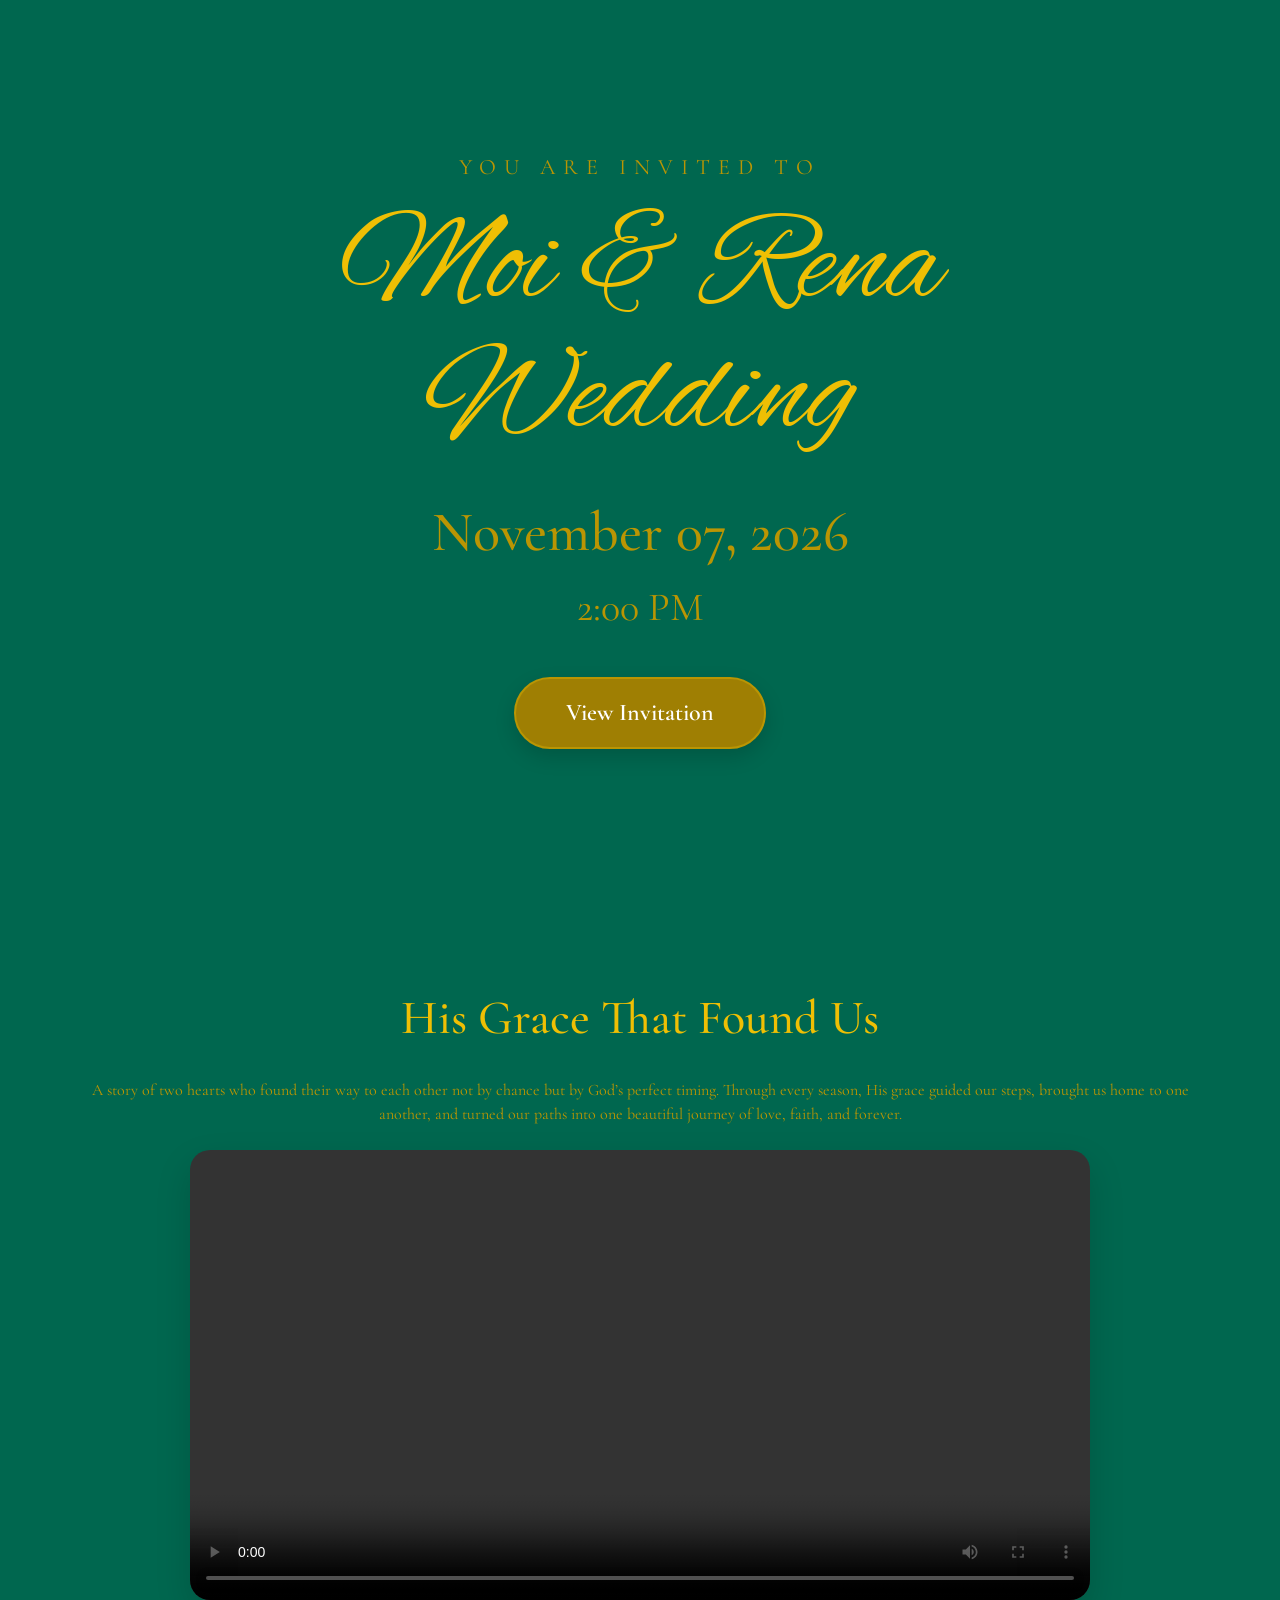
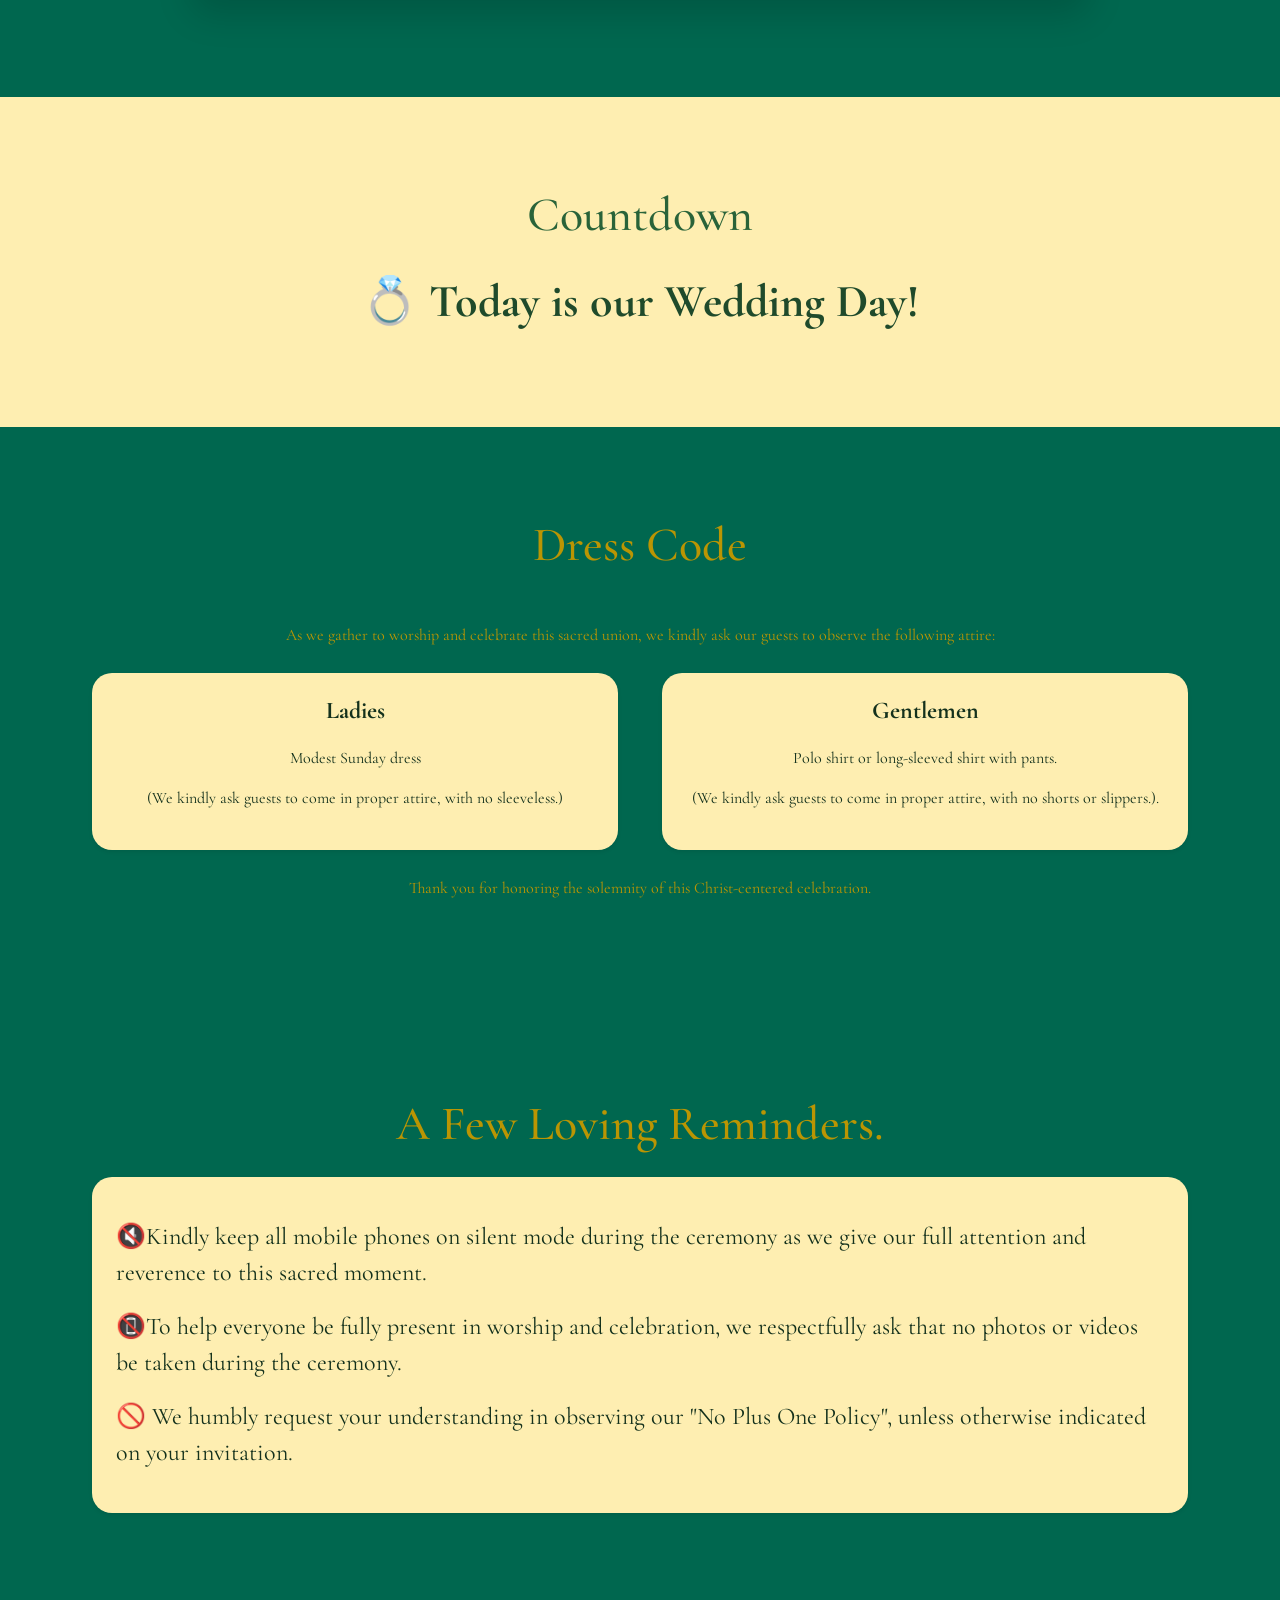
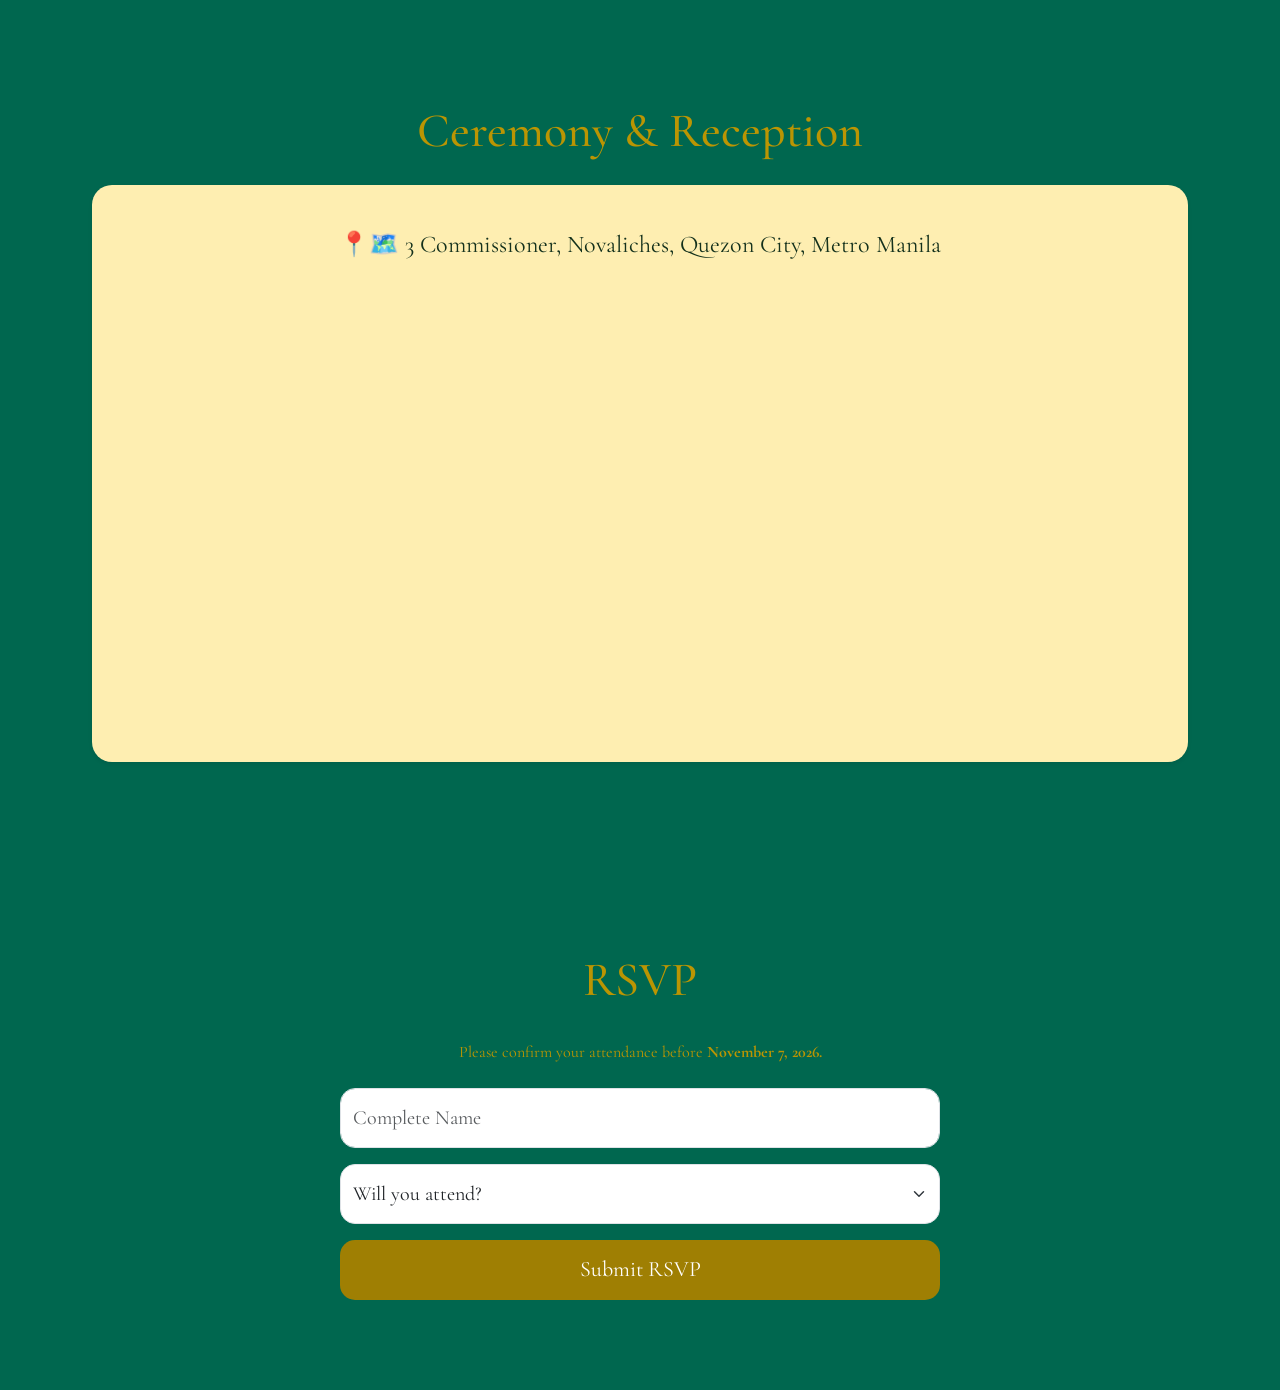
==== RENA-MOI/MOI-RENA/index.html @ bd89d914 "Add files via upload" ====
<!DOCTYPE html>
<html lang="en">


<!-- Mirrored from saeruuhhh.github.io/sarah-jayar-wedding/ by HTTrack Website Copier/3.x [XR&CO'2014], Tue, 04 Aug 2026 06:49:25 GMT -->
<!-- Added by HTTrack --><meta http-equiv="content-type" content="text/html;charset=utf-8" /><!-- /Added by HTTrack -->
<head>
    <meta charset="UTF-8">
    <meta name="viewport" content="width=device-width, initial-scale=1.0">
<link href="https://fonts.googleapis.com/css2?family=Alex+Brush&display=swap" rel="stylesheet">



    <title>Moi & Rena | Wedding</title>

    <!-- Bootstrap -->
    <link href="../../cdn.jsdelivr.net/npm/bootstrap%405.3.3/dist/css/bootstrap.min.css" rel="stylesheet">

    <!-- Google Fonts -->
    <link href="https://fonts.googleapis.com/css2?family=Cormorant+Garamond:wght@400;600&amp;family=Great+Vibes&amp;display=swap" rel="stylesheet">

    <link rel="stylesheet" href="style.css">
</head>

<body>

<!-- ================= HERO ================= -->

<section class="hero">

    <div class="overlay text-center">

        <p class="small-title">
            YOU ARE INVITED TO
        </p>

        <h1 class="couple-name">
            Moi &amp; Rena Wedding
        </h1>

        <h2 class="wedding-date">
            November 07, 2026
        </h2>

        <p class="wedding-time">
            2:00 PM
        </p>

        <button
    type="button"
    class="btn invitation-btn"
    data-bs-toggle="modal"
    data-bs-target="#invitationModal">
    View Invitation
</button>

    </div>

</section>


<!-- ================= INVITATION MODAL ================= -->

<div class="modal fade"
     id="invitationModal"
     tabindex="-1">

    <div class="modal-dialog modal-xl modal-dialog-centered">

        <div class="modal-content">

            <div class="modal-header">

                <h5 class="modal-title">
                    Our Wedding Invitation
                </h5>

                <button
                    type="button"
                    class="btn-close"
                    data-bs-dismiss="modal">
                </button>

            </div>

            <div class="modal-body text-center">

                <img src="images/2.jpg"
                     class="img-fluid invitation mb-4"
                     alt="Invitation Front">
                     <img src="images/3.jpg"
                     class="img-fluid invitation mb-4"
                     alt="Invitation Front">
                      <img src="images/4.jpg"
                     class="img-fluid invitation mb-4"
                     alt="Invitation Front">
                      <img src="images/5.jpg"
                     class="img-fluid invitation mb-4"
                     alt="Invitation Front">
                      <img src="images/6.jpg"
                     class="img-fluid invitation mb-4"
                     alt="Invitation Front">

                <img src="images/7.jpg?v=3"
                     class="img-fluid invitation"
                     alt="Invitation Back">

            </div>

        </div>

    </div>

</div>

<!-- ================= PRENUP VIDEO ================= -->

<section class="section">

    <div class="container text-center">

        <h2 class="section-title" style="color:#EFBF04;">
            His Grace That Found Us

        </h2>

        <p class="mb-4">
           A story of two hearts who found their way to each other not by chance but by God’s perfect timing. Through every season, His grace guided our steps, brought us home to one another, and turned our paths into one beautiful journey of love, faith, and forever.
        </p>

        <video
            class="prenup-video"
            controls
            preload="metadata">

            <source src="videos/prenup.mp4" type="video/mp4">

            Your browser does not support the video tag.

        </video>

    </div>

</section>
    
<!-- ================= COUNTDOWN ================= -->

<section class="section countdown-section">

    <div class="container text-center">

        <h2 style="color: #296339;">Countdown</h2>

        <h3 id="countdown"></h3>

    </div>

</section>


<!-- ================= DRESS CODE ================= -->

<section class="section">

<div class="container">

<h2 class="text-center mb-5">Dress Code </h2>
<center>
<p> As we gather to worship and celebrate this sacred union, we kindly ask our guests to observe the following attire:</p>   
</center>
<div class="row">

<div class="col-md-6">

<div class="card p-4 shadow-sm" style="color:#14311C;">

<h4><b>Ladies</b></h4>

<p> Modest Sunday dress </p>
<p> (We kindly ask guests to come in proper attire, with no sleeveless.)</p>

</div>

</div>

<div class="col-md-6">

<div class="card p-4 shadow-sm" style="color:#14311C;" >

<h4><b>Gentlemen</b></h4>

<p>Polo shirt or long-sleeved shirt with pants. </p>
<p>(We kindly ask guests to come in proper attire, with no shorts or slippers.).</p>

</div>

</div>

</div>

</div>
<p></p>
<p></p>
<center>
<p>Thank you for honoring the solemnity of this Christ-centered celebration.</p></center>
</section>



<!-- ================= REMINDERS ================= -->

<section class="section reminder">

<div class="container">

<h2 class="text-center mb-4">
A Few Loving Reminders. 
</h2>

<div class="card p-4 shadow-sm" style="color:#14311C;">

<ul class="mb-0">
<ul style="text-align: left;">
<li>🔇Kindly keep all mobile phones on silent mode during the ceremony as we give our full attention and reverence to this sacred moment.</li>

<li>📵To help everyone be fully present in worship and celebration, we respectfully ask that no photos or videos be taken during the ceremony.</li>

<li>🚫 We humbly request your understanding in observing our "No Plus One Policy", unless otherwise indicated on your invitation.
</li>
</ul>

</ul>

</div>

</div>

</section>
<section class="section reminder">

<div class="container">

<h2 class="text-center mb-4">
Ceremony & Reception
</h2>

<div class="card p-4 shadow-sm">

<ul class="mb-0">

<li style="color:#14311C;">📍🗺️ 3 Commissioner, Novaliches, Quezon City, Metro Manila</li>
<div class="map-container">
<iframe src="https://www.google.com/maps/embed?pb=!3m2!1sen!2sph!4v1785830007660!5m2!1sen!2sph!6m8!1m7!1sxwkU7sv9VZz-eMylF67Oyg!2m2!1d14.70966748523038!2d121.0381912465574!3f116.34793442747929!4f-34.24836597520955!5f0.7820865974627469" width="600" height="450" style="border:0;" allowfullscreen="" loading="lazy" referrerpolicy="strict-origin-when-cross-origin"></iframe>
<div class="map-container">
    <style>
  .map-container {
    width: 100%;
    max-width: 800px; /* Optional: Sets a maximum width for large screens */
    margin: 0 auto;   /* Optional: Centers the map on the page */
  }

  .map-container iframe {
    width: 100%;
    aspect-ratio: 16 / 9; /* Automatically calculates height based on width */
    border: 0;
  }
</style>
</ul>

</div>

</div>

</section>



<!-- ================= RSVP ================= -->

<section id="rsvp" class="section">

    <div class="container">

        <h2 class="text-center">
            RSVP
        </h2>

        <p class="text-center mb-4">
          Please confirm your attendance before 
            <strong>November 7, 2026.</strong>
        </p>

        <form
            id="rsvpForm"
            action="https://docs.google.com/forms/u/0/d/e/1FAIpQLScNwxRVZ9oNA1aKVEEjHhE_tfOoUlTtO_cZ6wUzYLbgiR9Yaw/formResponse"
            method="POST"
            target="rsvpSubmissionFrame">

            <input
                type="text"
                id="guestName"
                name="entry.1512136893"
                class="form-control mb-3"
                placeholder="Complete Name"
                autocomplete="name"
                required>

            <select
                id="attendance"
                name="entry.226706584"
                class="form-select mb-3"
                required>

                <option value="" selected disabled>
                    Will you attend?
                </option>

                <option value="Joyfully Accepts">
                    Joyfully Accepts
                </option>

                <option value="Regretfully Declines">
                    Regretfully Declines
                </option>

            </select>

            <button
                type="submit"
                id="rsvpSubmitButton"
                class="btn btn-success w-100">

                Submit RSVP

            </button>

        </form>

        <!-- Google Forms submits inside this hidden frame. -->
        <iframe
            id="rsvpSubmissionFrame"
            name="rsvpSubmissionFrame"
            title="RSVP submission"
            style="display:none;">
        </iframe>

        <div
            id="successMessage"
            class="alert alert-success mt-4 text-center"
            role="status"
            aria-live="polite"
            style="display:none; background: #FEEEB1; color:#14311C;">

            <h5>Thank you for your response! 
We look forward to celebrating our special day with you as we rejoice in God's faithfulness. God bless!</h5>

            <p class="mb-0">
                We have received your RSVP.<br>
                We look forward to celebrating our special day with you!
            </p>

        </div>

    </div>

</section>


<!-- Bootstrap JS -->
<script src="../../cdn.jsdelivr.net/npm/bootstrap%405.3.3/dist/js/bootstrap.bundle.min.js"></script>

<script src="scriptae52.js?v=5"></script>

</body>


<!-- Mirrored from saeruuhhh.github.io/sarah-jayar-wedding/ by HTTrack Website Copier/3.x [XR&CO'2014], Tue, 04 Aug 2026 06:49:28 GMT -->
</html>
---- RENA-MOI/MOI-RENA/style.css ----
/* ===========================
   GENERAL
=========================== */

body{
    margin:0;
    padding:0;
    background:#00674F;
    color:#BA9503;
    font-family:'Cormorant Garamond', serif;
}

.section{
    padding:90px 20px;
}

h2{
    font-size:48px;
    margin-bottom:30px;
}


/* ===========================
   HERO
=========================== */

.hero{
    min-height:100vh;
    display:flex;
    justify-content:center;
    align-items:center;
    text-align:center;
    background:#00674F;
}

.overlay{
    width:100%;
    max-width:1000px;
    padding:20px;
}

.small-title{
    letter-spacing:8px;
    font-size:22px;
    color:#BA9503;
    margin-bottom:20px;
}

.couple-name{
    font-family:'Alex Brush', cursive;
    font-size:130px;
    color:#EFBF04;
    line-height:1;
    margin-bottom:35px;
}

.wedding-date{
    font-size:56px;
    margin-bottom:10px;
}

.wedding-time{
    font-size:40px;
    margin-bottom:40px;
}

.invitation-btn{
    display:inline-block !important;
    background-color:#9F7F03 !important;
    color:#ffffff !important;
    border:2px solid #BA9503 !important;
    padding:16px 50px !important;
    border-radius:50px !important;
    font-size:24px;
    font-weight:600;
    text-decoration:none !important;
    cursor:pointer;
    transition:all .3s ease;
    box-shadow:0 8px 20px rgba(0,0,0,.15);
}

.invitation-btn:hover{
    background-color:#9F7F03 !important;
    border-color:#9F7F03 !important;
    color:#ffffff !important;
    transform:translateY(-3px);
}


/* ===========================
   COUNTDOWN
=========================== */

.countdown-section{

    background:#FEEEB1;

}

#countdown{

    font-size:46px;

    color:#1F4A2B;

    font-weight:bold;

}


/* ===========================
   CARDS
=========================== */

.card{

    border:none;
margin: 10px;
    border-radius:20px;
    padding:30px;

    text-align:center;

    background:#FEEEB1;

    box-shadow:0 10px 25px rgba(0,0,0,.08);

}

.card h4{

    margin-bottom:20px;

}


/* ===========================
   REMINDER
=========================== */

.reminder ul{

    list-style:none;

    padding:0;

}

.reminder li{

    margin:18px 0;

    font-size:24px;

}


/* ===========================
   RSVP
=========================== */

form{

    max-width:600px;

    margin:auto;

}

.form-control,
.form-select{

    height:60px;

    font-size:20px;

    border-radius:15px;

}

.btn-success{

    background:#9F7F03;

    border:none;

    border-radius:15px;

    height:60px;

    font-size:22px;

}

.btn-success:hover{

    background:#55614f;

}


/* ===========================
   INVITATION IMAGES
=========================== */

.invitation{

    width:100%;

    max-width:700px;

    border-radius:20px;

    box-shadow:0 12px 30px rgba(0,0,0,.12);

}


/* ===========================
   MOBILE
=========================== */

@media(max-width:768px){

.small-title{

    font-size:18px;

    letter-spacing:5px;

}

.couple-name{

    font-size:78px;

}

.wedding-date{

    font-size:36px;

}

.wedding-time{

    font-size:28px;

}

.invitation-btn{

    width:260px;

    font-size:24px;

}

#countdown{

    font-size:34px;

}

.reminder li{

    font-size:20px;

}

h2{

    font-size:38px;

}

}
/* ==========================
   PRENUP VIDEO
========================== */

.prenup-video{

    width:100%;
    max-width:900px;

    border-radius:20px;

    box-shadow:0 15px 35px rgba(0,0,0,.15);

    overflow:hidden;

}
.album .responsive-container-block {
  min-height: 75px;
  height: fit-content;
  width: 100%;
  padding-top: 10px;
  padding-right: 10px;
  padding-bottom: 10px;
  padding-left: 10px;
  display: flex;
  flex-wrap: wrap;
  margin-top: 0px;
  margin-right: auto;
  margin-bottom: 0px;
  margin-left: auto;
  justify-content: flex-start;
}

.album .responsive-container-block.bg {
  max-width: 1320px;
  margin: 0 0 0 0;
  justify-content: space-between;
}

.album .img {
  width: 100%;
  margin: 0 0 20px 0;
}

.album #i9rb {
  color: black;
}

.album #ir6i {
  color: black;
}

.album #ikz3b {
  color: black;
}

.album .responsive-container-block.img-cont {
  flex-direction: column;
  max-width: 33.3%;
  min-height: auto;
  margin: 0 0 0 0;
  height: 100%;
}

.album #ipix {
  color: black;
}

.album #ipzoh {
  color: black;
}

.album #ig5q8 {
  color: black;
}

.album #imtzl {
  color: black;
}

.album #i53es {
  color: black;
}

.album .img.img-big {
  height: 50%;
  margin: 0 0 16px 0;
}

@media (max-width: 1024px) {
  .album .img {
    margin: 0 0 18px 0;
  }
}

@media (max-width: 768px) {
  .album .img {
    max-width: 32.5%;
    margin: 0 0 0 0;
  }

  .album .responsive-container-block.bg {
    flex-direction: column;
  }

  .album .responsive-container-block.img-cont {
    max-width: 100%;
    flex-direction: row;
    justify-content: space-between;
  }

  .album .img.img-big {
    max-width: 49%;
    margin: 0 0 0 0;
  }
}

@media (max-width: 500px) {
  .album .img {
    max-width: 94%;
    margin: 0 0 25px 0;
  }

  .album .responsive-container-block.img-cont {
    flex-direction: column;
    align-items: center;
    padding: 10px 10px 10px 10px;
  }

  .album .img.img-big {
    max-width: 94%;
    margin: 0 0 25px 0;
  }

  .album .img.img-last {
    margin: 0 0 5px 0;
  }
}
@import url('https://fonts.googleapis.com/css2?family=Nunito:wght@200;300;400;600;700;800&amp;display=swap');

*,
*:before,
*:after {
  -moz-box-sizing: border-box;
  -webkit-box-sizing: border-box;
  box-sizing: border-box;
}

body {
  margin: 0;
}

.wk-desk-1 {
  width: 8.333333%;
}

.wk-desk-2 {
  width: 16.666667%;
}

.wk-desk-3 {
  width: 25%;
}

.wk-desk-4 {
  width: 33.333333%;
}

.wk-desk-5 {
  width: 41.666667%;
}

.wk-desk-6 {
  width: 50%;
}

.wk-desk-7 {
  width: 58.333333%;
}

.wk-desk-8 {
  width: 66.666667%;
}

.wk-desk-9 {
  width: 75%;
}

.wk-desk-10 {
  width: 83.333333%;
}

.wk-desk-11 {
  width: 91.666667%;
}

.wk-desk-12 {
  width: 100%;
}

@media (max-width: 1024px) {
  .wk-ipadp-1 {
    width: 8.333333%;
  }

  .wk-ipadp-2 {
    width: 16.666667%;
  }

  .wk-ipadp-3 {
    width: 25%;
  }

  .wk-ipadp-4 {
    width: 33.333333%;
  }

  .wk-ipadp-5 {
    width: 41.666667%;
  }

  .wk-ipadp-6 {
    width: 50%;
  }

  .wk-ipadp-7 {
    width: 58.333333%;
  }

  .wk-ipadp-8 {
    width: 66.666667%;
  }

  .wk-ipadp-9 {
    width: 75%;
  }

  .wk-ipadp-10 {
    width: 83.333333%;
  }

  .wk-ipadp-11 {
    width: 91.666667%;
  }

  .wk-ipadp-12 {
    width: 100%;
  }
}

@media (max-width: 768px) {
  .wk-tab-1 {
    width: 8.333333%;
  }

  .wk-tab-2 {
    width: 16.666667%;
  }

  .wk-tab-3 {
    width: 25%;
  }

  .wk-tab-4 {
    width: 33.333333%;
  }

  .wk-tab-5 {
    width: 41.666667%;
  }

  .wk-tab-6 {
    width: 50%;
  }

  .wk-tab-7 {
    width: 58.333333%;
  }

  .wk-tab-8 {
    width: 66.666667%;
  }

  .wk-tab-9 {
    width: 75%;
  }

  .wk-tab-10 {
    width: 83.333333%;
  }

  .wk-tab-11 {
    width: 91.666667%;
  }

  .wk-tab-12 {
    width: 100%;
  }
}

@media (max-width: 500px) {
  .wk-mobile-1 {
    width: 8.333333%;
  }

  .wk-mobile-2 {
    width: 16.666667%;
  }

  .wk-mobile-3 {
    width: 25%;
  }

  .wk-mobile-4 {
    width: 33.333333%;
  }

  .wk-mobile-5 {
    width: 41.666667%;
  }

  .wk-mobile-6 {
    width: 50%;
  }

  .wk-mobile-7 {
    width: 58.333333%;
  }

  .wk-mobile-8 {
    width: 66.666667%;
  }

  .wk-mobile-9 {
    width: 75%;
  }

  .wk-mobile-10 {
    width: 83.333333%;
  }

  .wk-mobile-11 {
    width: 91.666667%;
  }

  .wk-mobile-12 {
    width: 100%;
  }
}
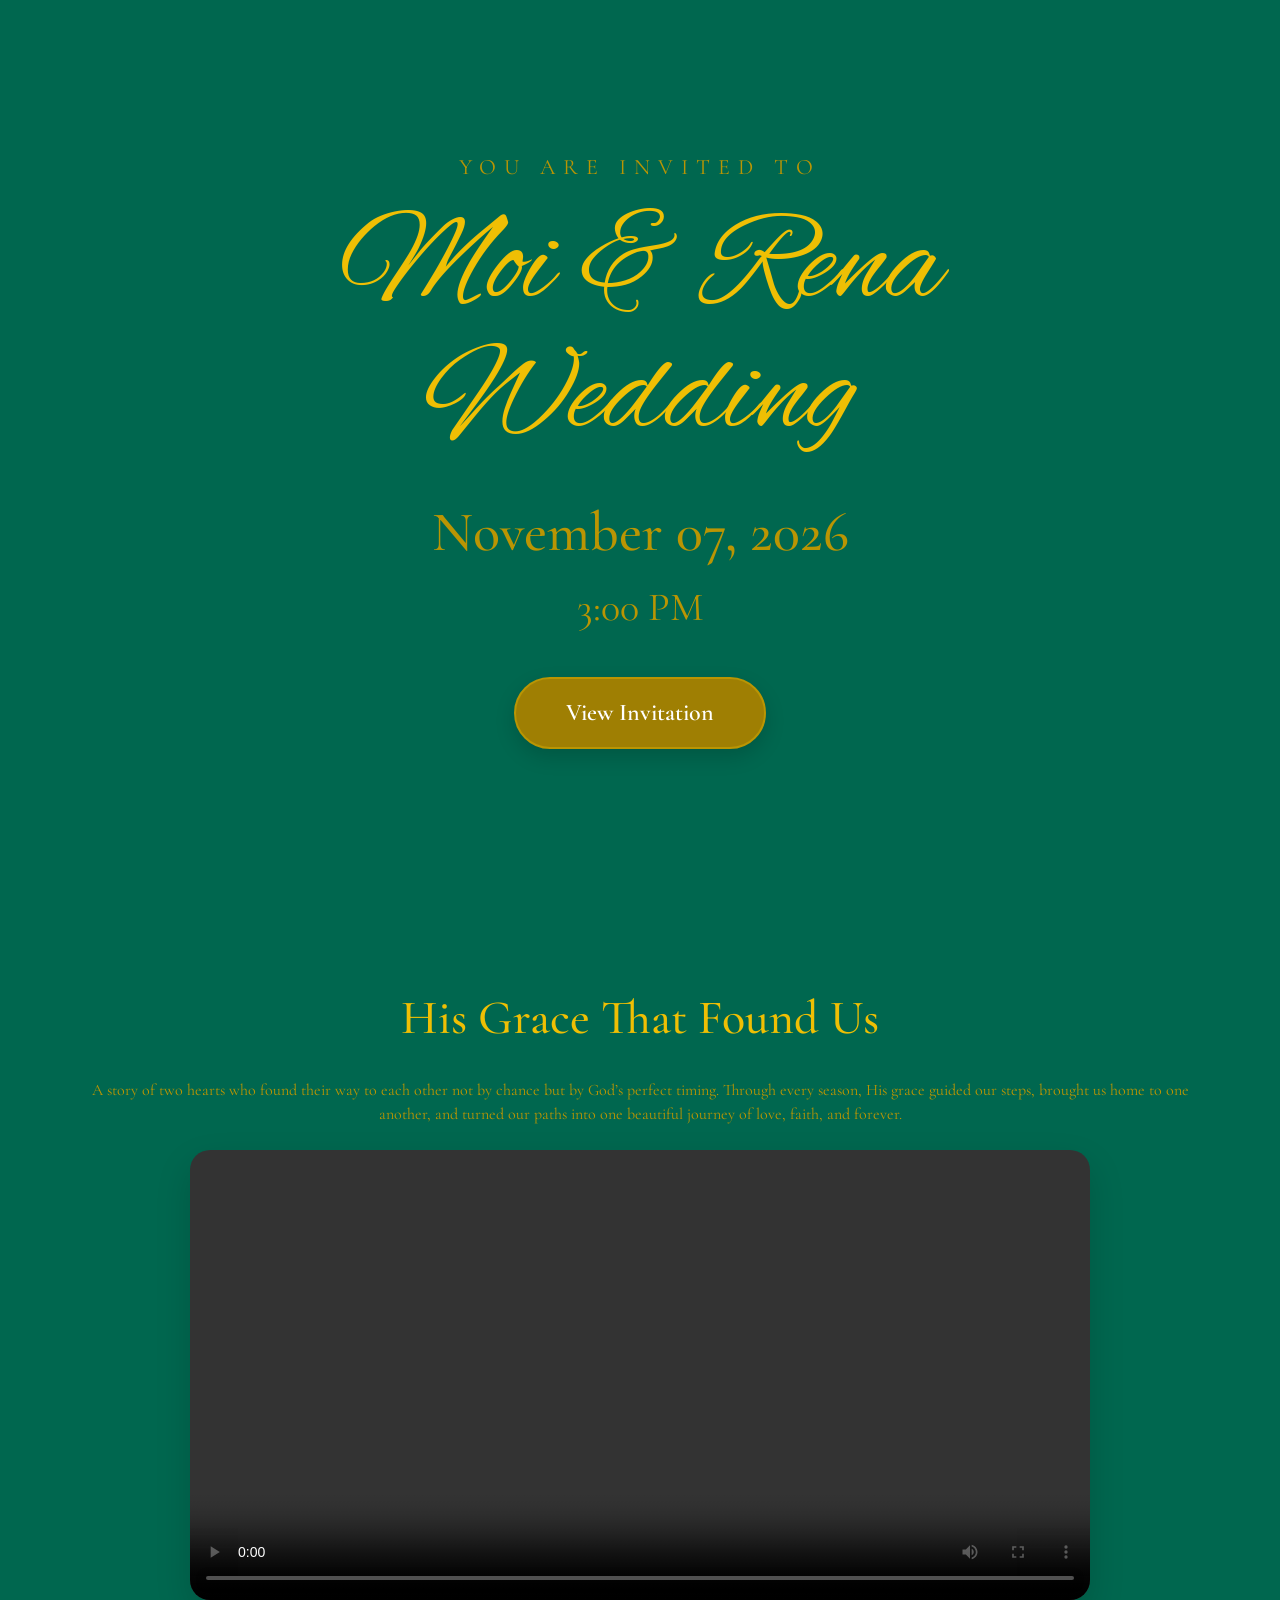
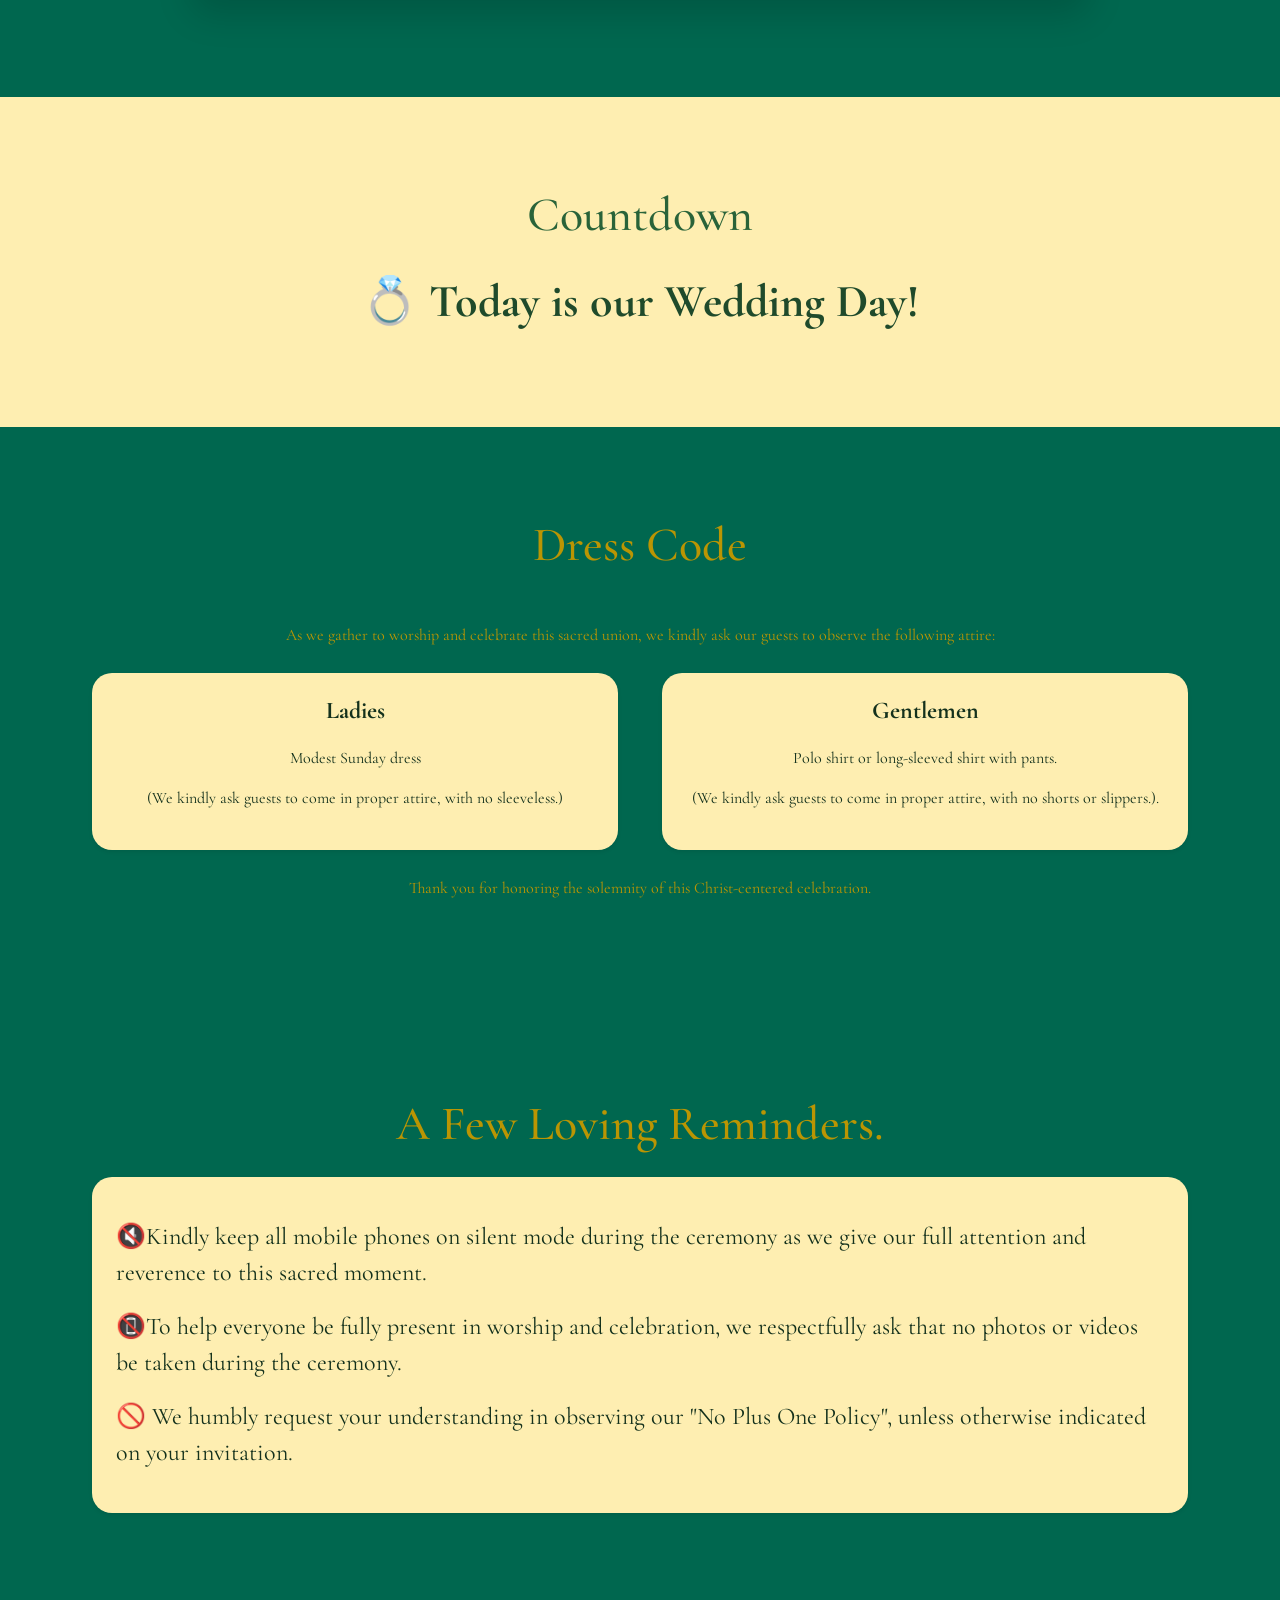
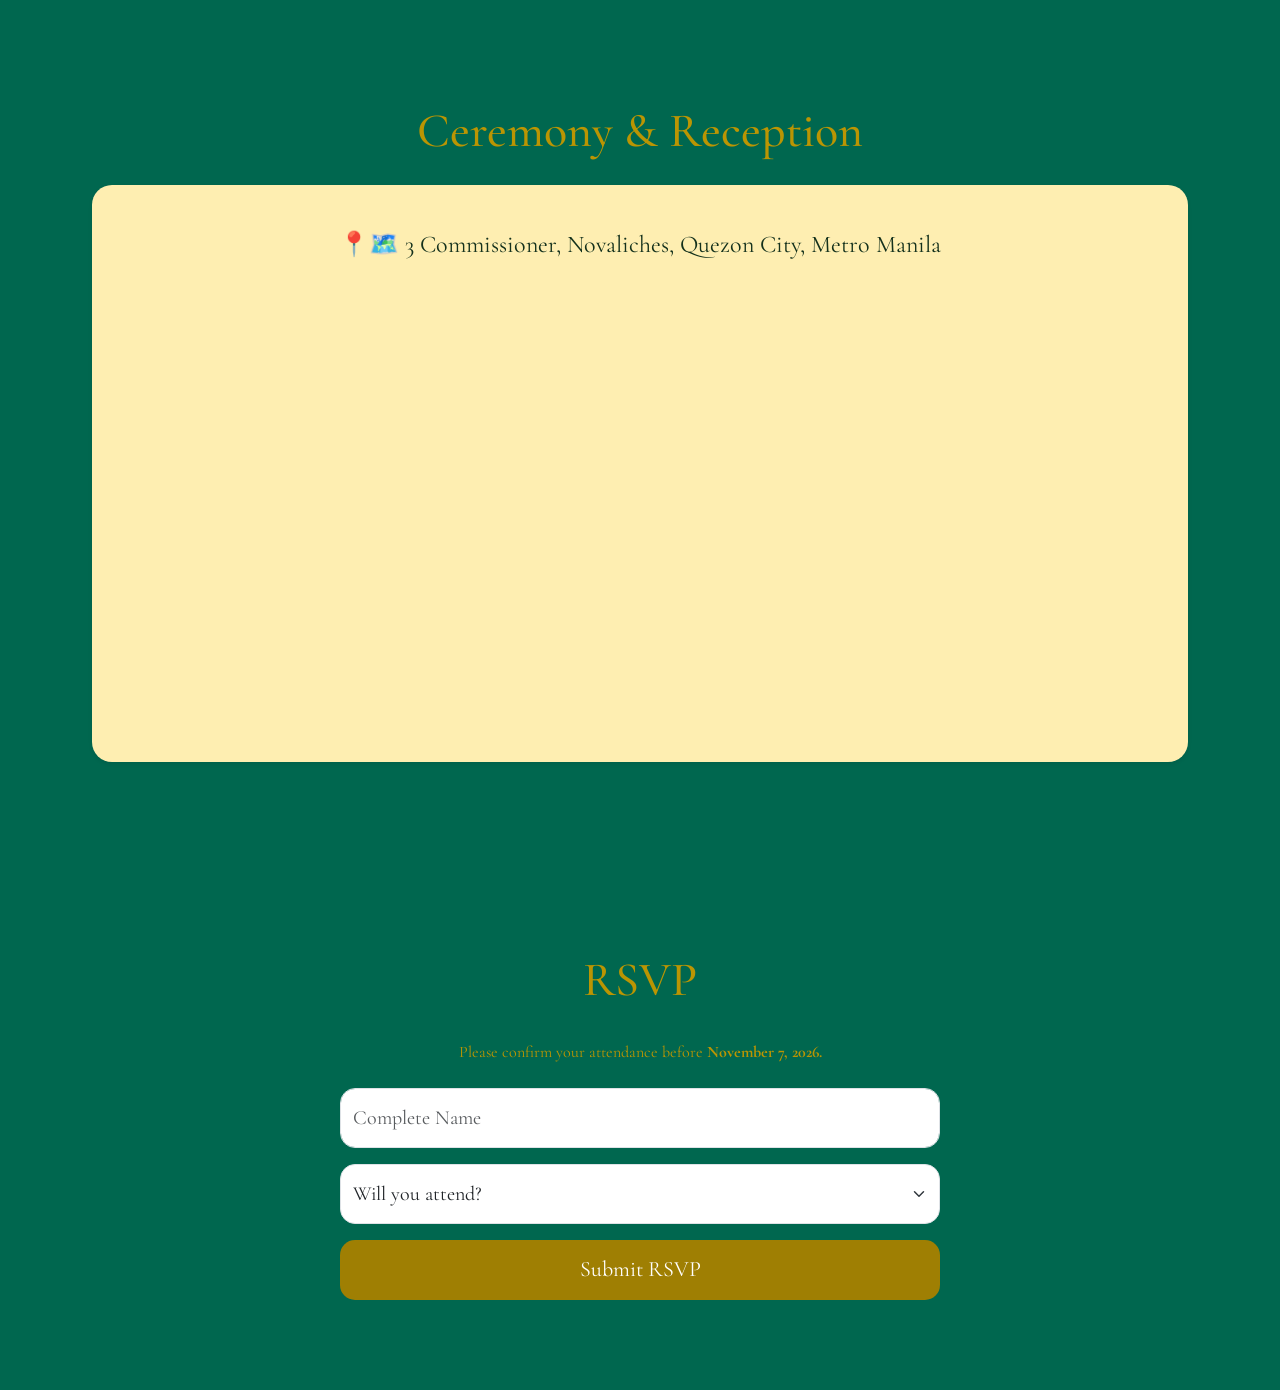
==== commit cb2a6da8: "Update index.html" ====
--- a/RENA-MOI/MOI-RENA/index.html
+++ b/RENA-MOI/MOI-RENA/index.html
@@ -43,7 +43,7 @@
         </h2>
 
         <p class="wedding-time">
-            2:00 PM
+            3:00 PM
         </p>
 
         <button
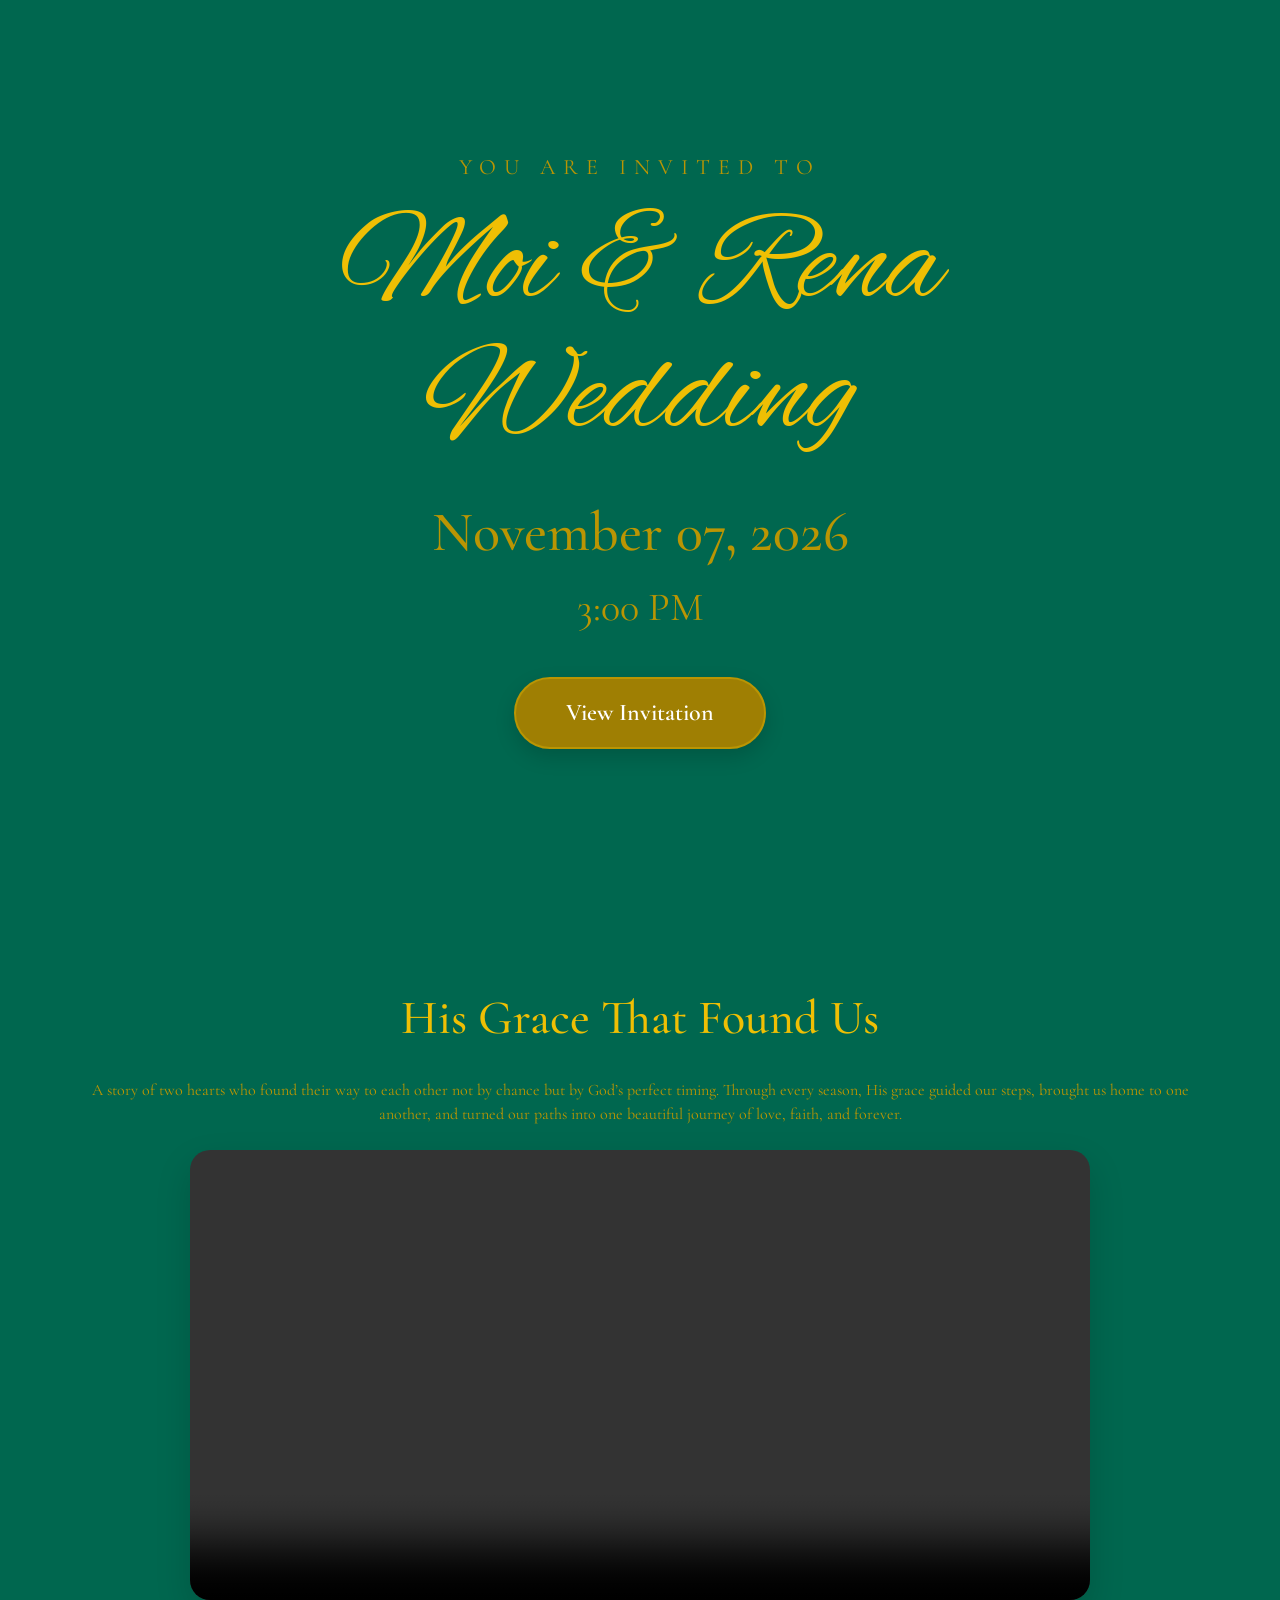
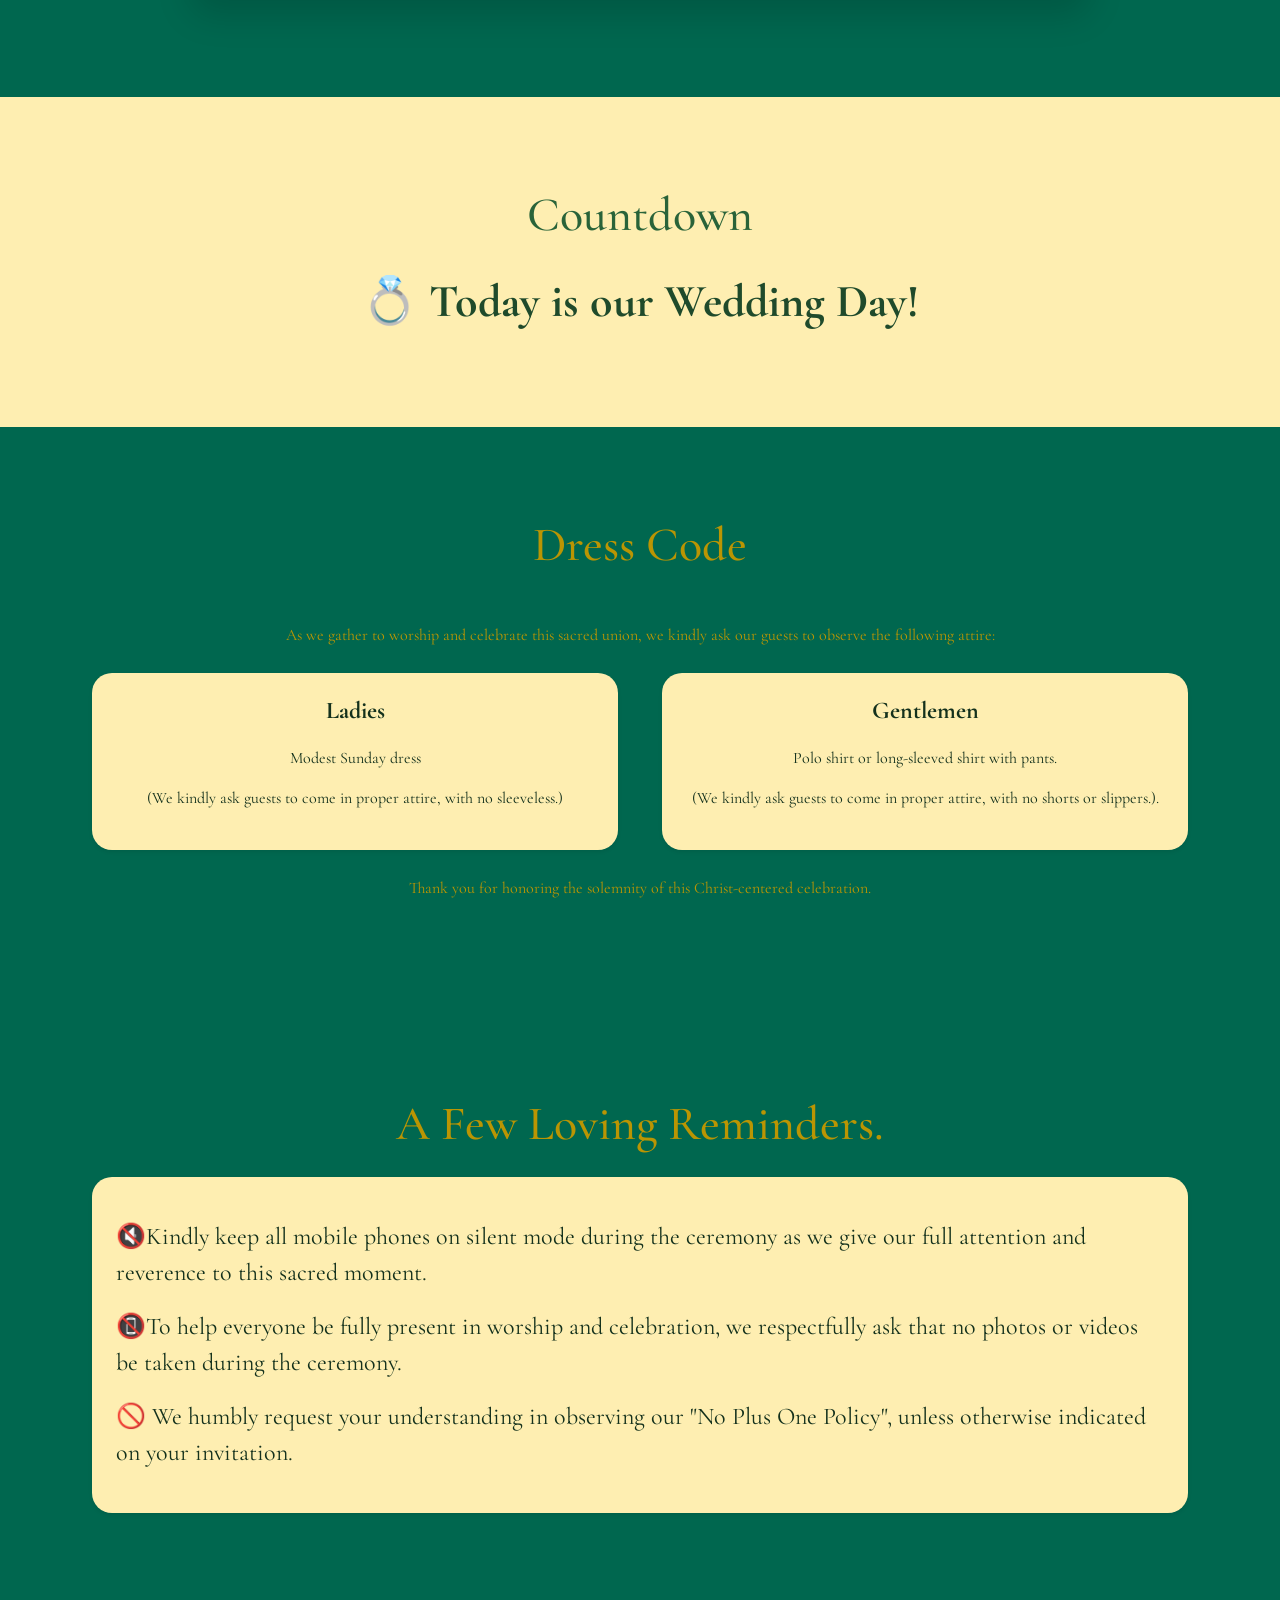
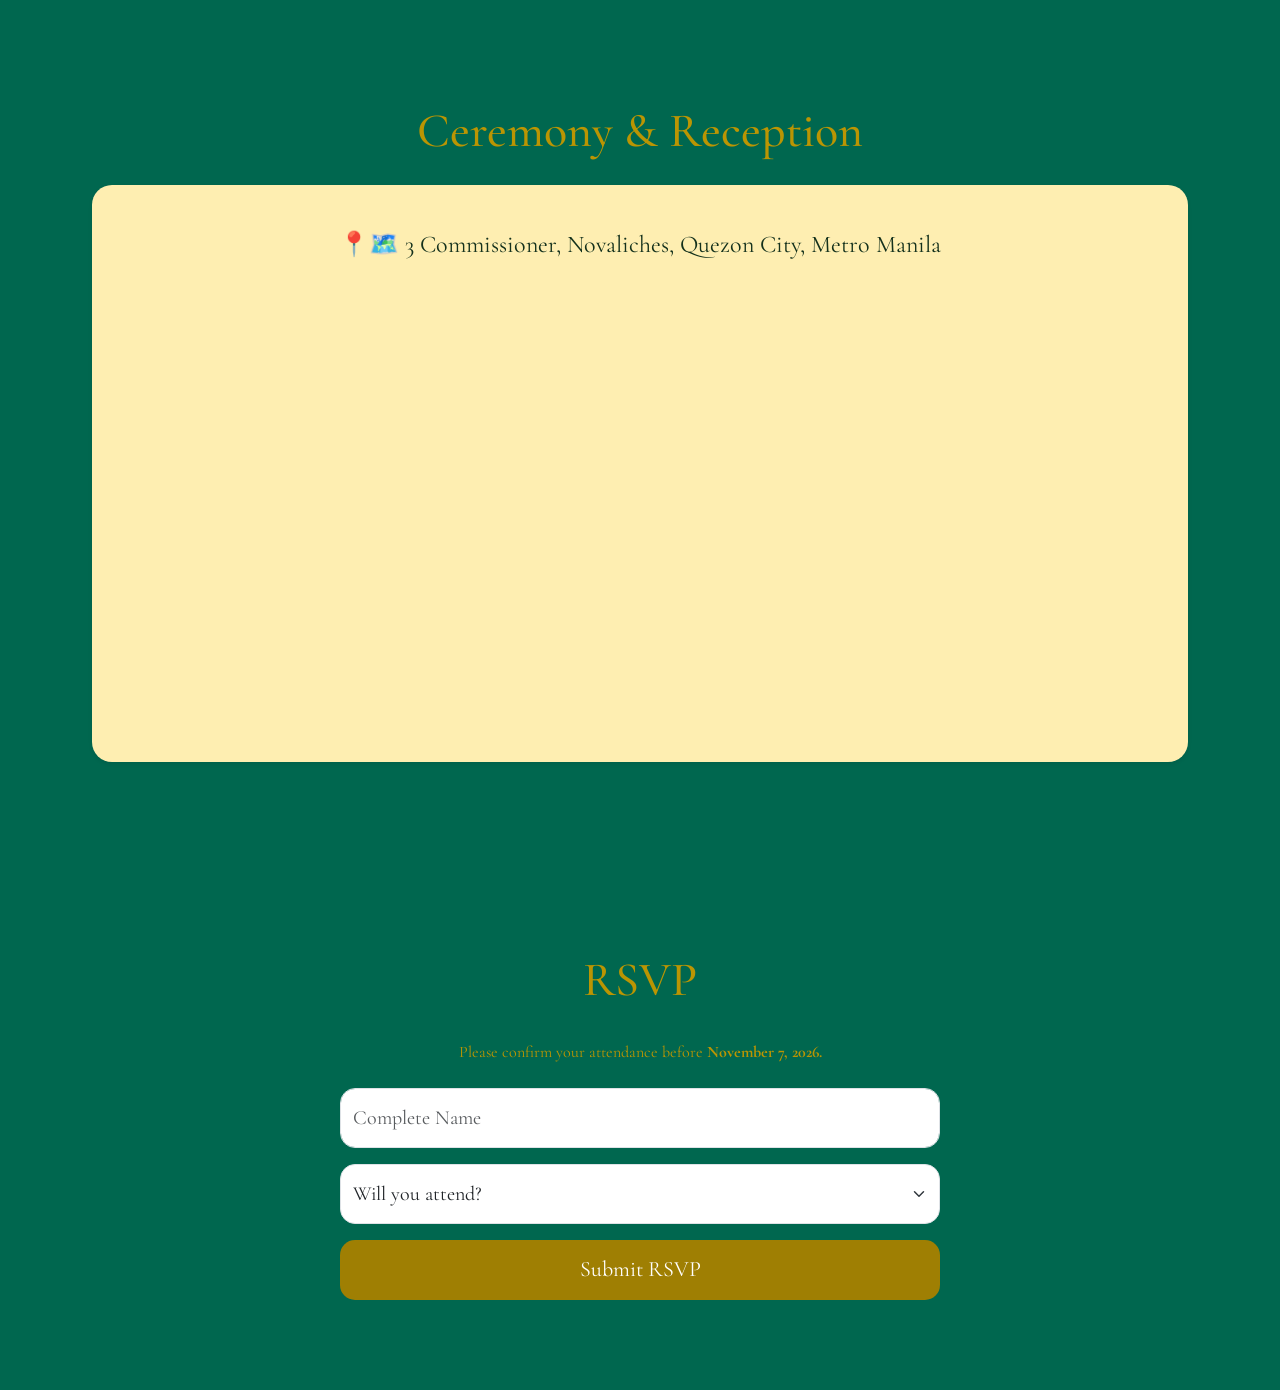
==== commit 65b6ed68: "Update index.html" ====
--- a/RENA-MOI/MOI-RENA/index.html
+++ b/RENA-MOI/MOI-RENA/index.html
@@ -85,23 +85,23 @@
 
             <div class="modal-body text-center">
 
-                <img src="images/2.jpg"
-                     class="img-fluid invitation mb-4"
-                     alt="Invitation Front">
-                     <img src="images/3.jpg"
-                     class="img-fluid invitation mb-4"
-                     alt="Invitation Front">
-                      <img src="images/4.jpg"
-                     class="img-fluid invitation mb-4"
-                     alt="Invitation Front">
-                      <img src="images/5.jpg"
-                     class="img-fluid invitation mb-4"
-                     alt="Invitation Front">
-                      <img src="images/6.jpg"
-                     class="img-fluid invitation mb-4"
-                     alt="Invitation Front">
-
-                <img src="images/7.jpg?v=3"
+                <img src="2.jpg"
+                     class="img-fluid invitation mb-4"
+                     alt="Invitation Front">
+                     <img src="3.jpg"
+                     class="img-fluid invitation mb-4"
+                     alt="Invitation Front">
+                      <img src="4.jpg"
+                     class="img-fluid invitation mb-4"
+                     alt="Invitation Front">
+                      <img src="5.jpg"
+                     class="img-fluid invitation mb-4"
+                     alt="Invitation Front">
+                      <img src="6.jpg"
+                     class="img-fluid invitation mb-4"
+                     alt="Invitation Front">
+
+                <img src="7.jpg?v=3"
                      class="img-fluid invitation"
                      alt="Invitation Back">
 
--- a/RENA-MOI/MOI-RENA/style.css
+++ b/RENA-MOI/MOI-RENA/style.css
@@ -623,4 +623,4 @@
   .wk-mobile-12 {
     width: 100%;
   }
-}+}
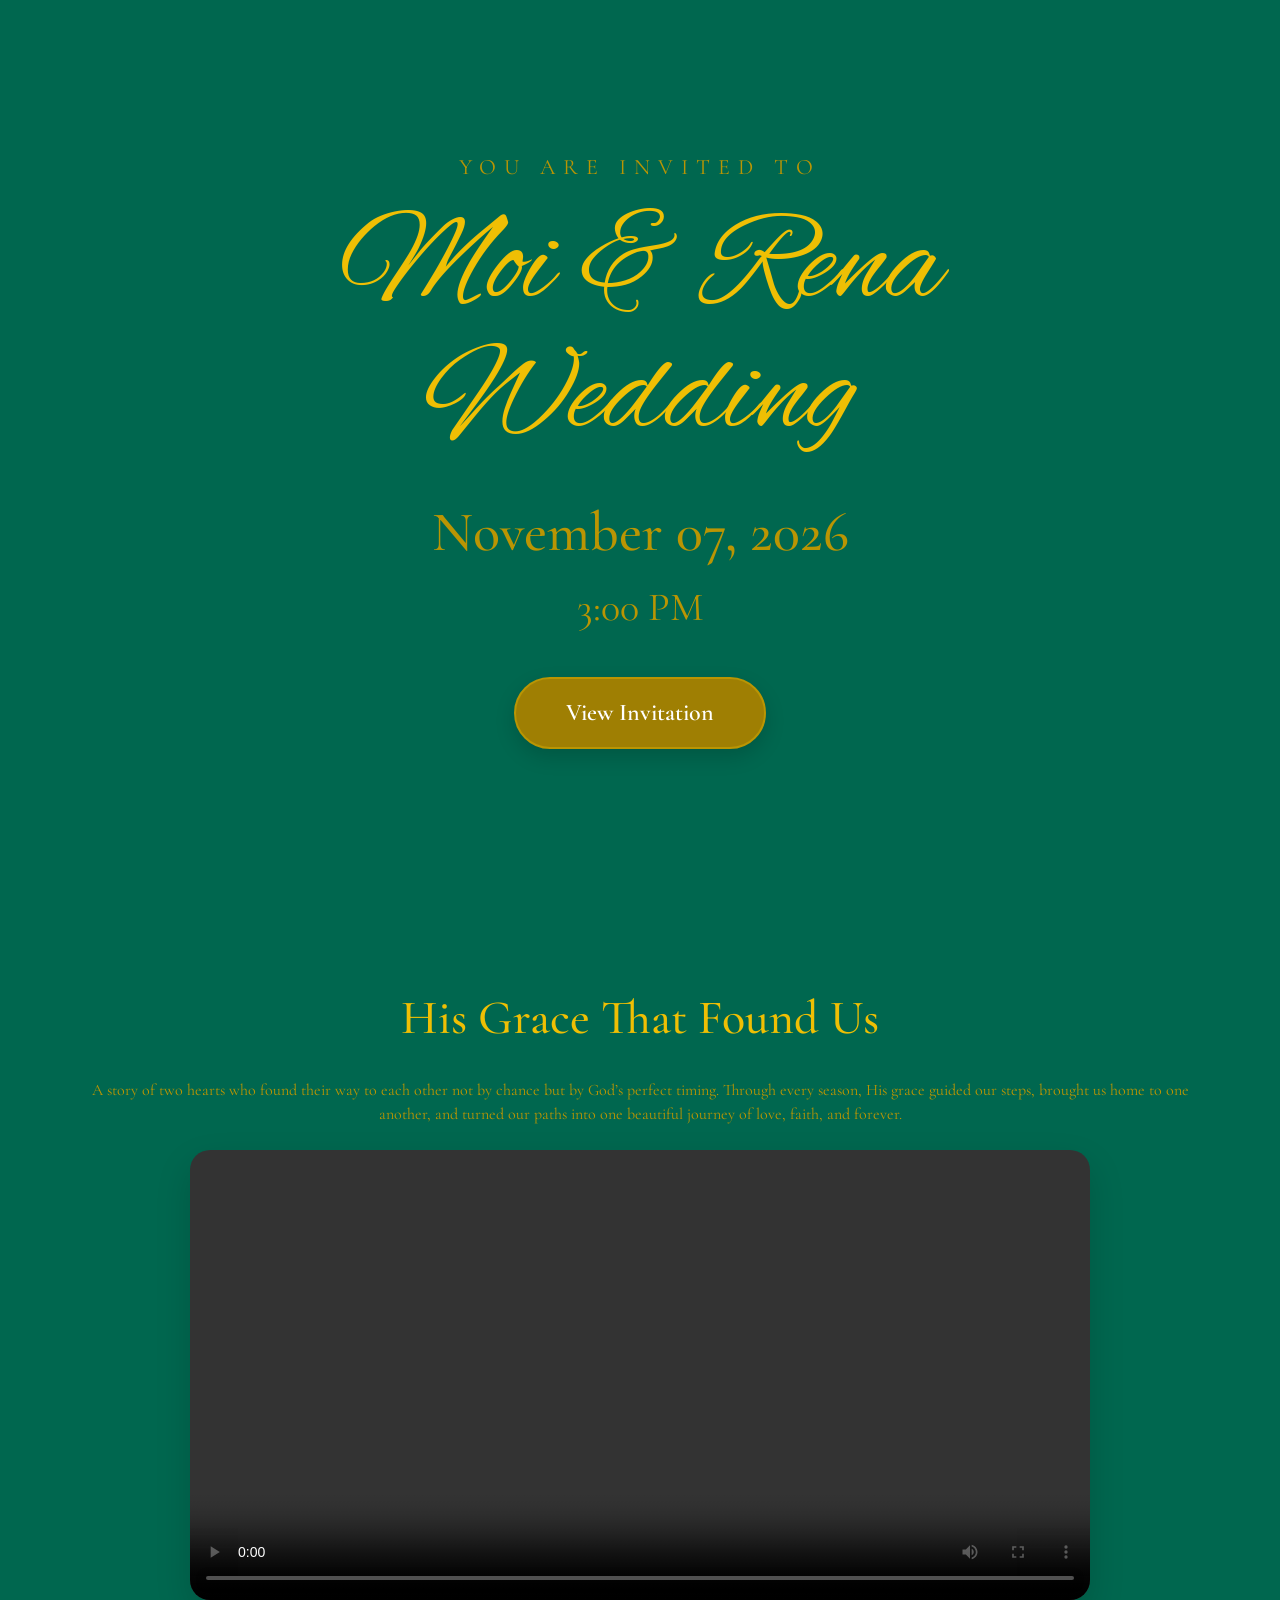
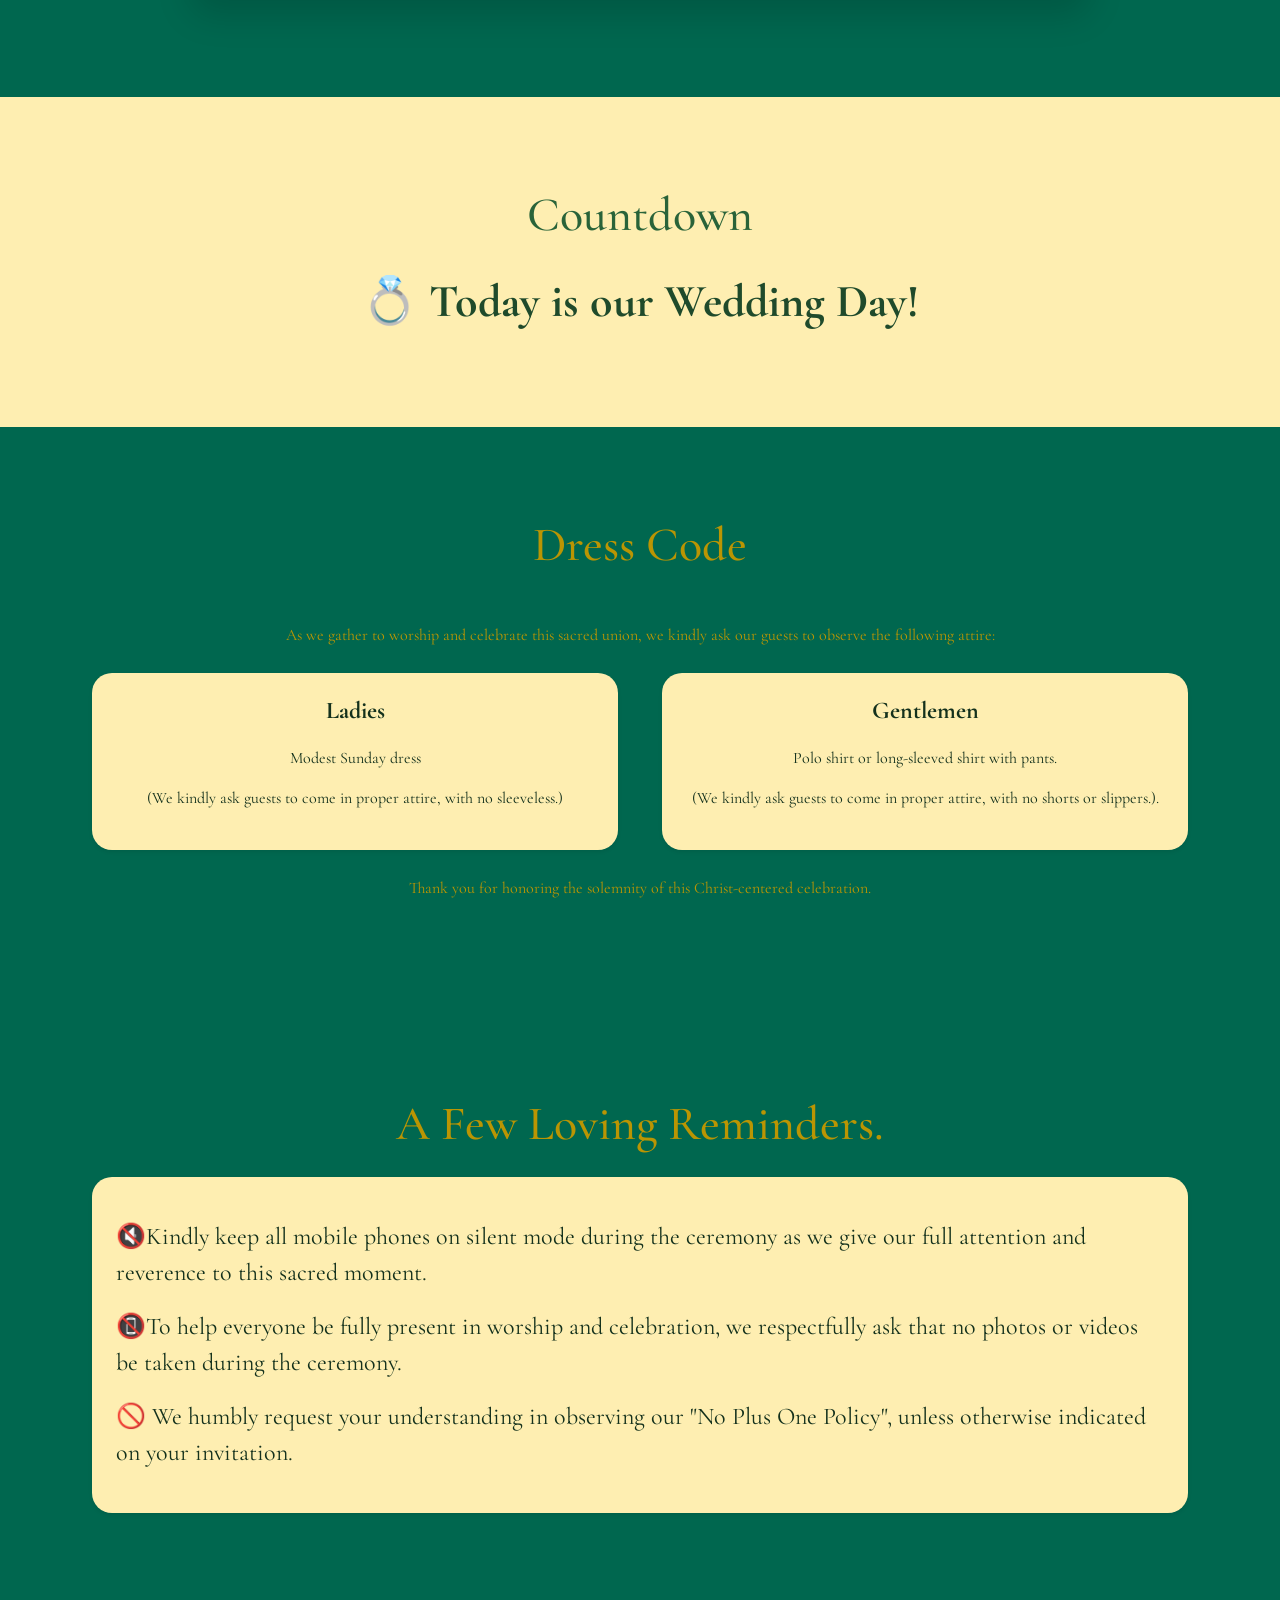
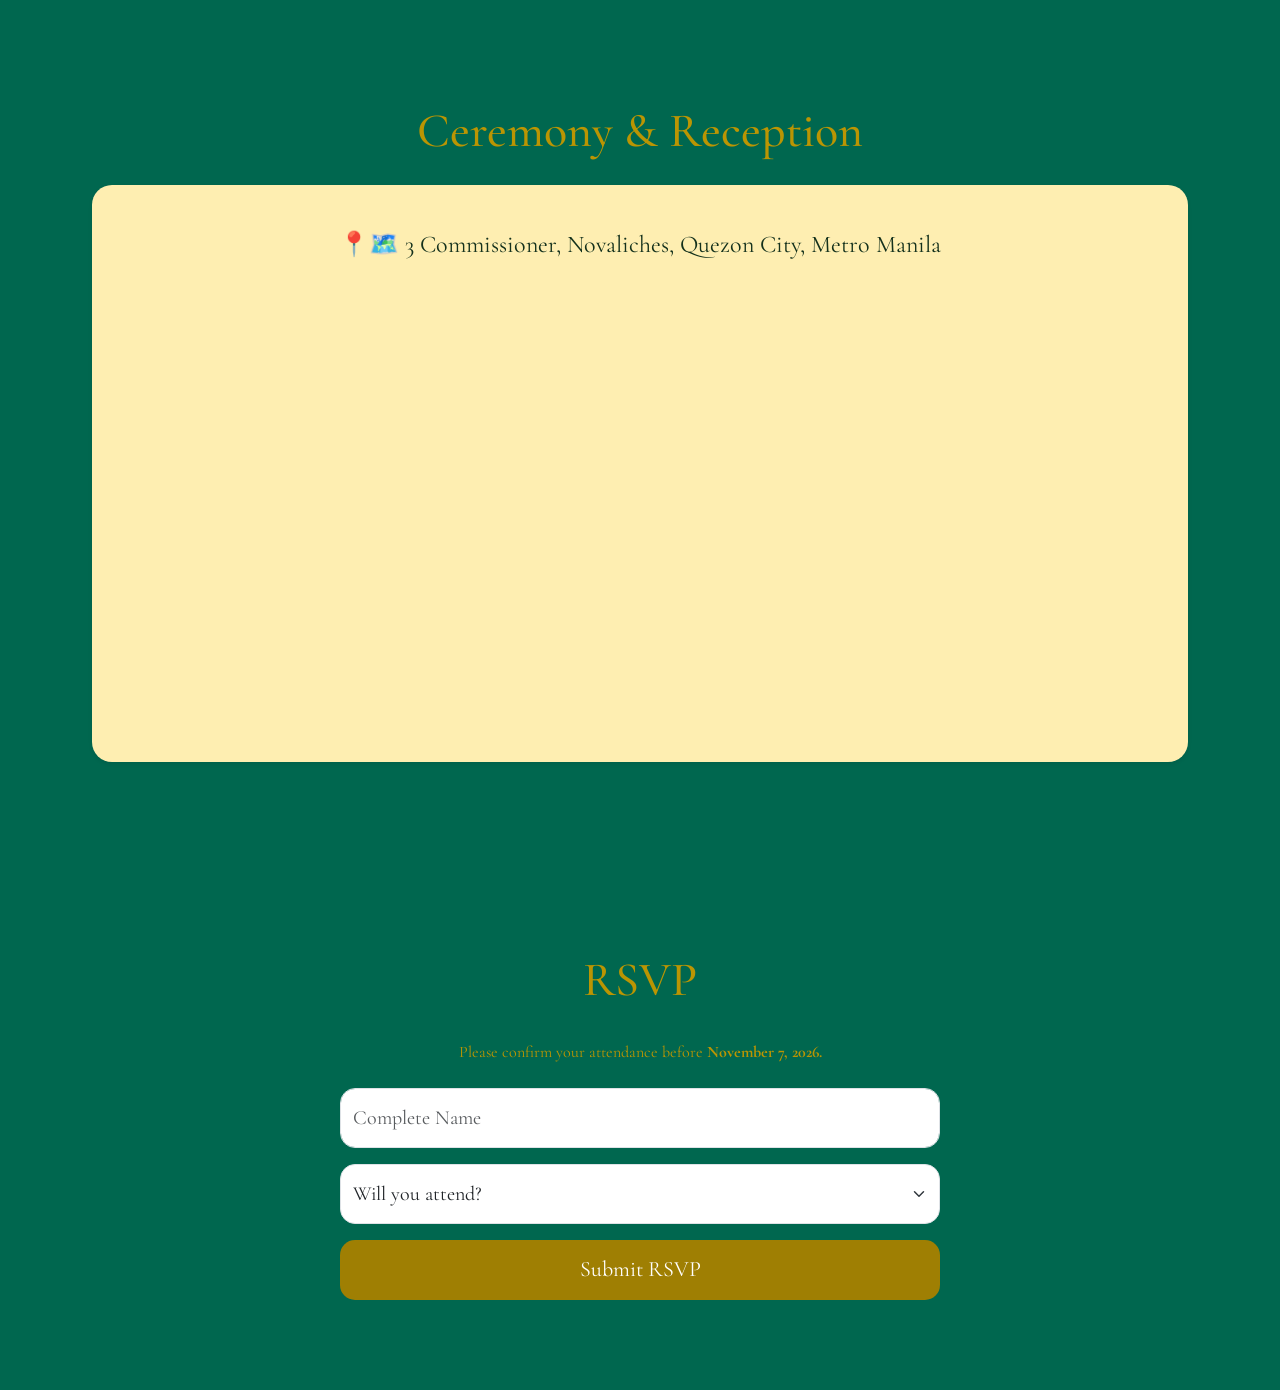
==== commit 62df8ad2: "Update index.html" ====
--- a/RENA-MOI/MOI-RENA/index.html
+++ b/RENA-MOI/MOI-RENA/index.html
@@ -85,23 +85,23 @@
 
             <div class="modal-body text-center">
 
-                <img src="2.jpg"
-                     class="img-fluid invitation mb-4"
-                     alt="Invitation Front">
-                     <img src="3.jpg"
-                     class="img-fluid invitation mb-4"
-                     alt="Invitation Front">
-                      <img src="4.jpg"
-                     class="img-fluid invitation mb-4"
-                     alt="Invitation Front">
-                      <img src="5.jpg"
-                     class="img-fluid invitation mb-4"
-                     alt="Invitation Front">
-                      <img src="6.jpg"
-                     class="img-fluid invitation mb-4"
-                     alt="Invitation Front">
-
-                <img src="7.jpg?v=3"
+                <img src="2.PNG"
+                     class="img-fluid invitation mb-4"
+                     alt="Invitation Front">
+                     <img src="3.PNG"
+                     class="img-fluid invitation mb-4"
+                     alt="Invitation Front">
+                      <img src="4.PNG"
+                     class="img-fluid invitation mb-4"
+                     alt="Invitation Front">
+                      <img src="5.PNG"
+                     class="img-fluid invitation mb-4"
+                     alt="Invitation Front">
+                      <img src="6.PNG"
+                     class="img-fluid invitation mb-4"
+                     alt="Invitation Front">
+
+                <img src="7.PNG?v=3"
                      class="img-fluid invitation"
                      alt="Invitation Back">
 
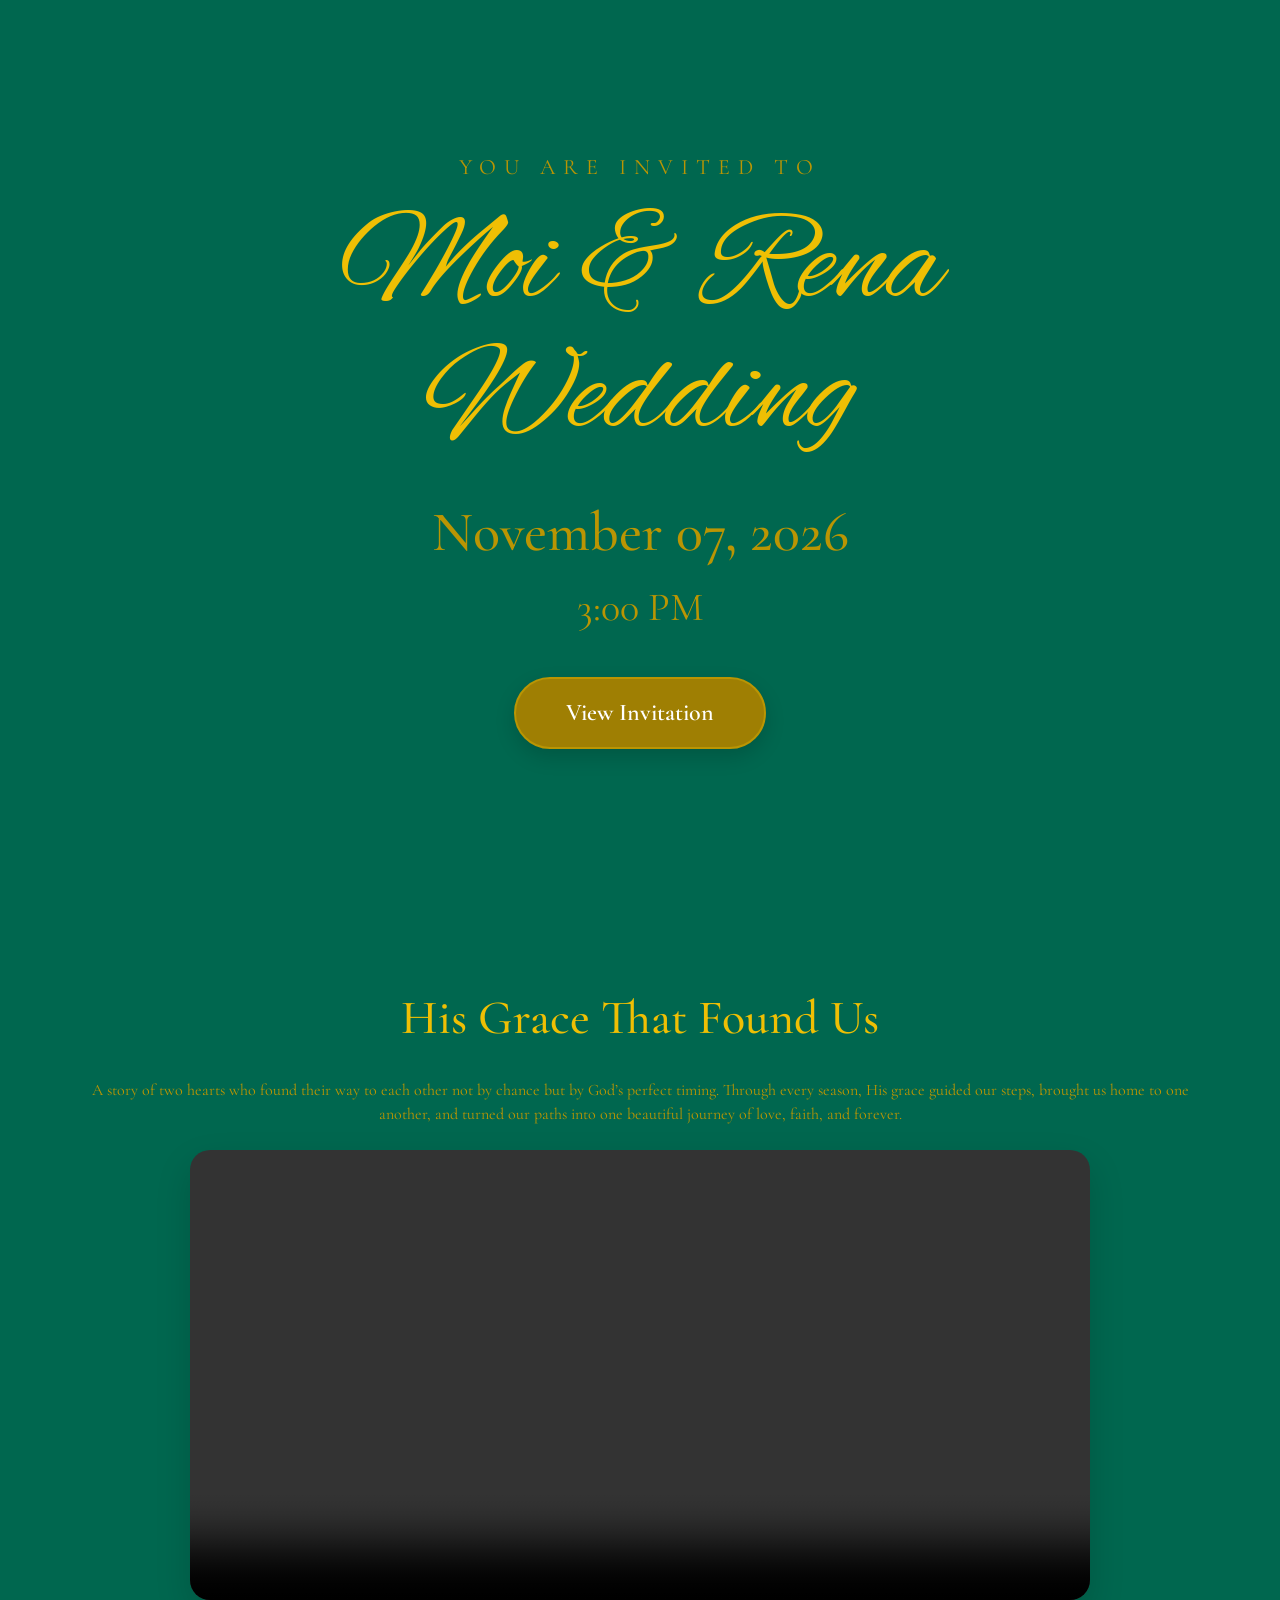
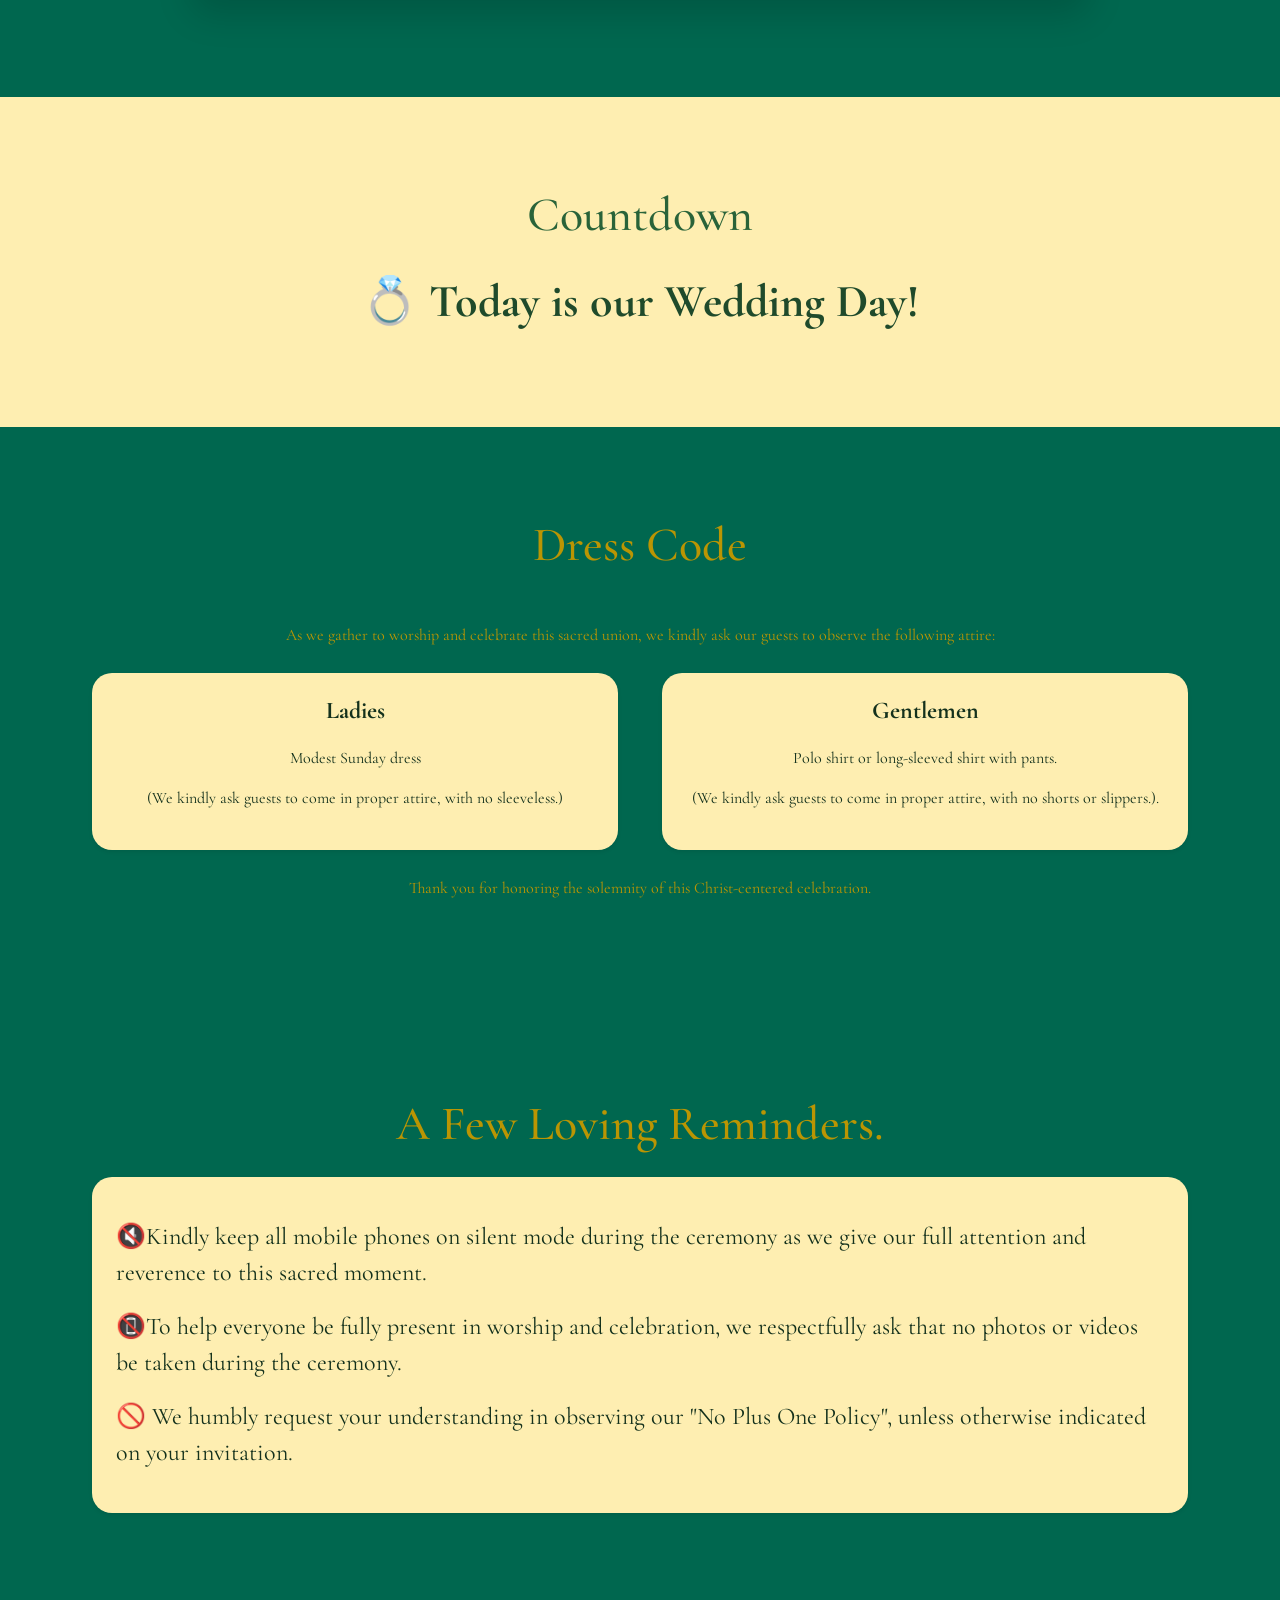
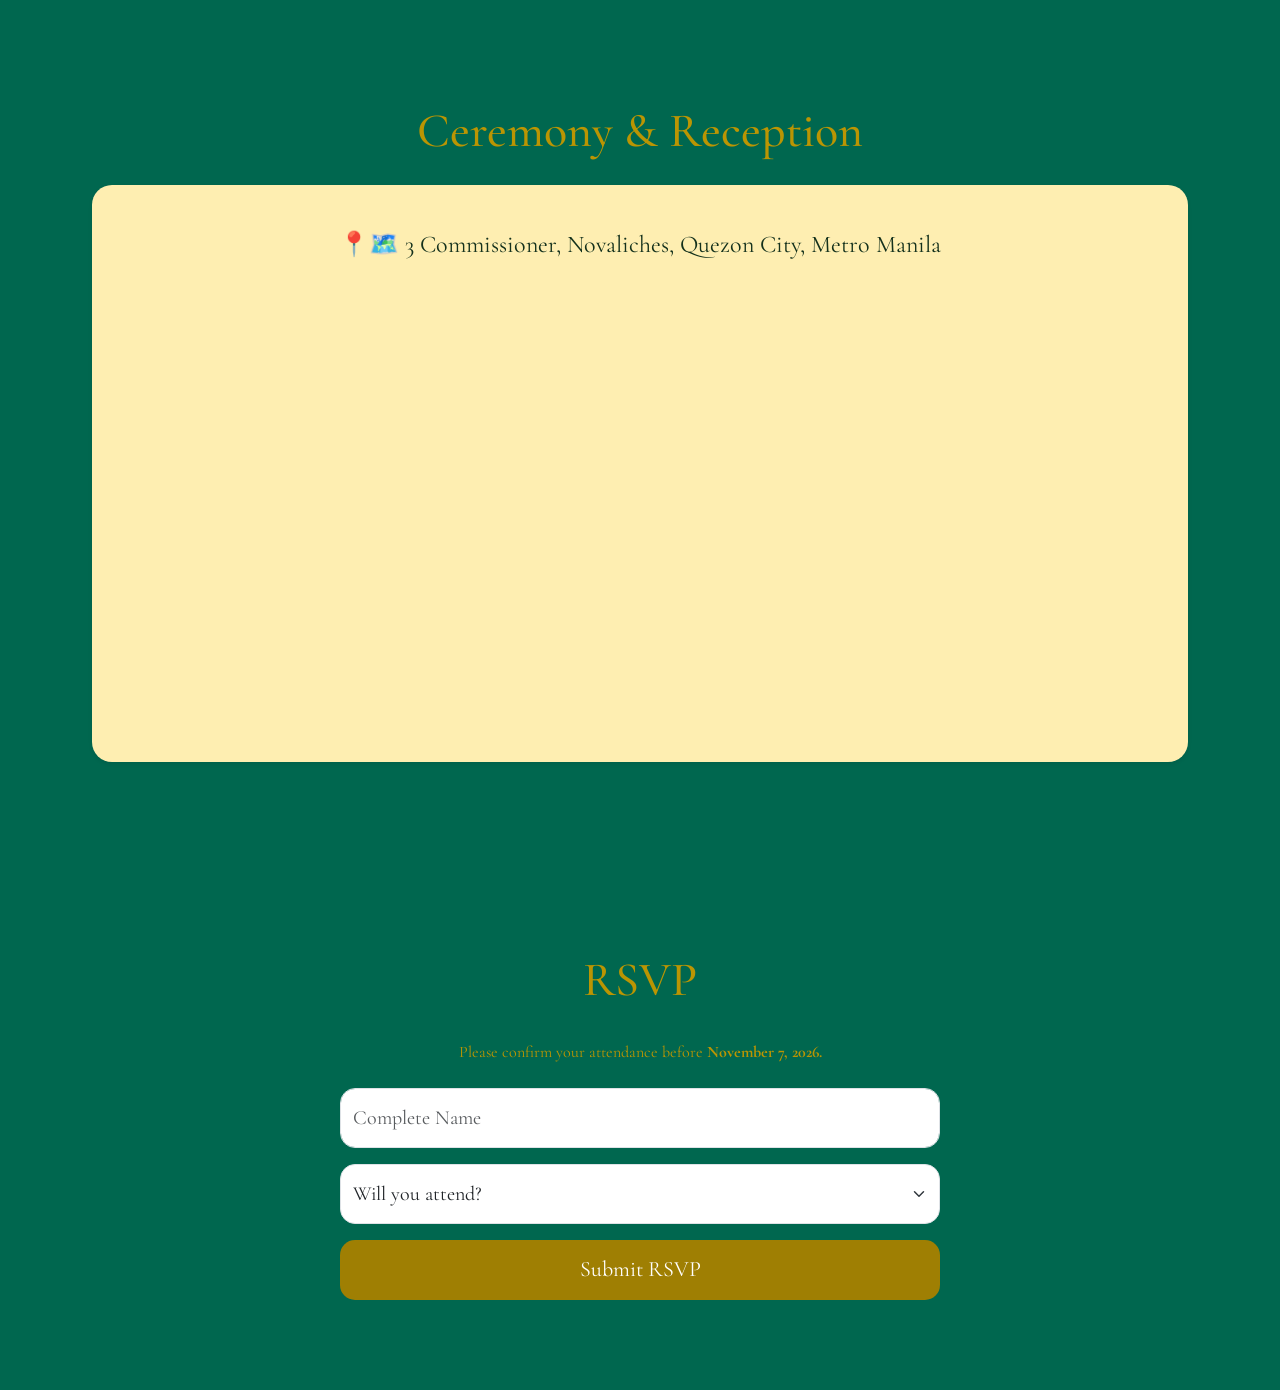
==== commit dacde7b0: "Update index.html" ====
--- a/RENA-MOI/MOI-RENA/index.html
+++ b/RENA-MOI/MOI-RENA/index.html
@@ -85,7 +85,7 @@
 
             <div class="modal-body text-center">
 
-                <img src="2.PNG"
+                <img src="2.png"
                      class="img-fluid invitation mb-4"
                      alt="Invitation Front">
                      <img src="3.PNG"
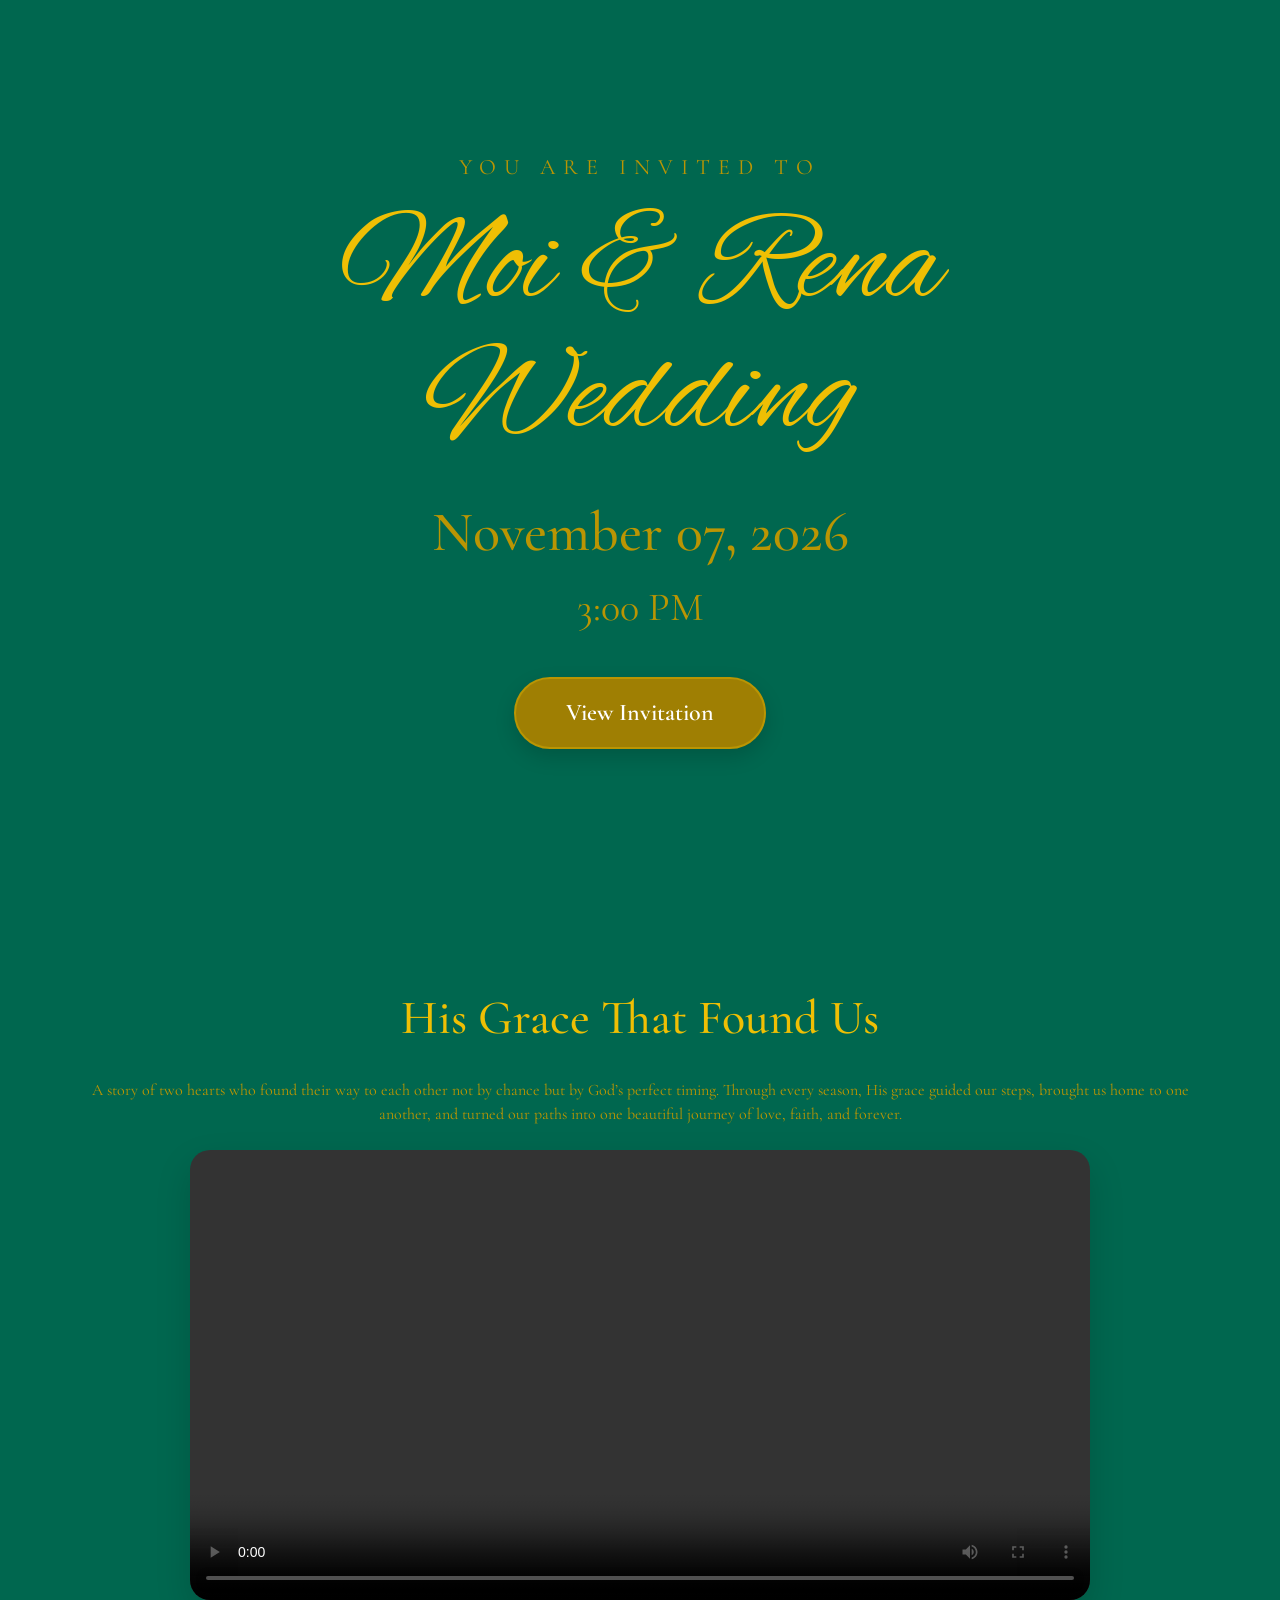
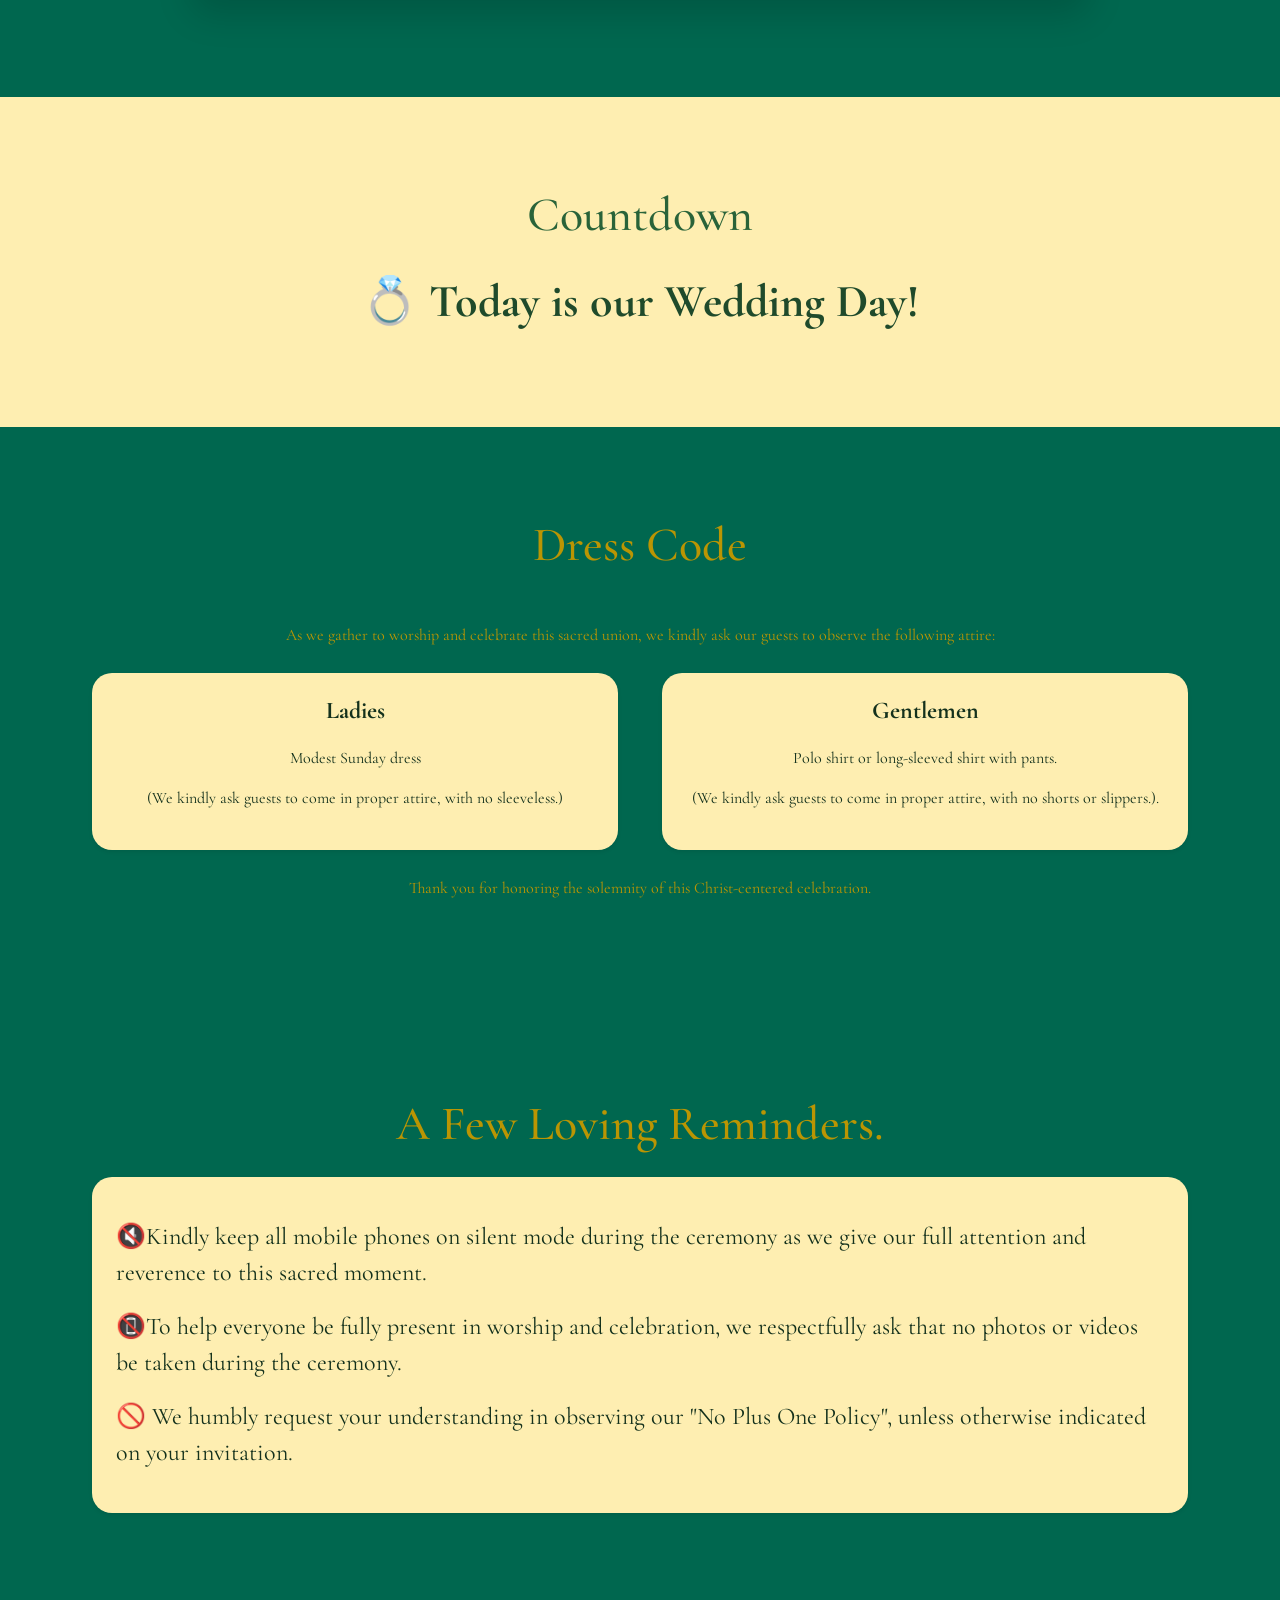
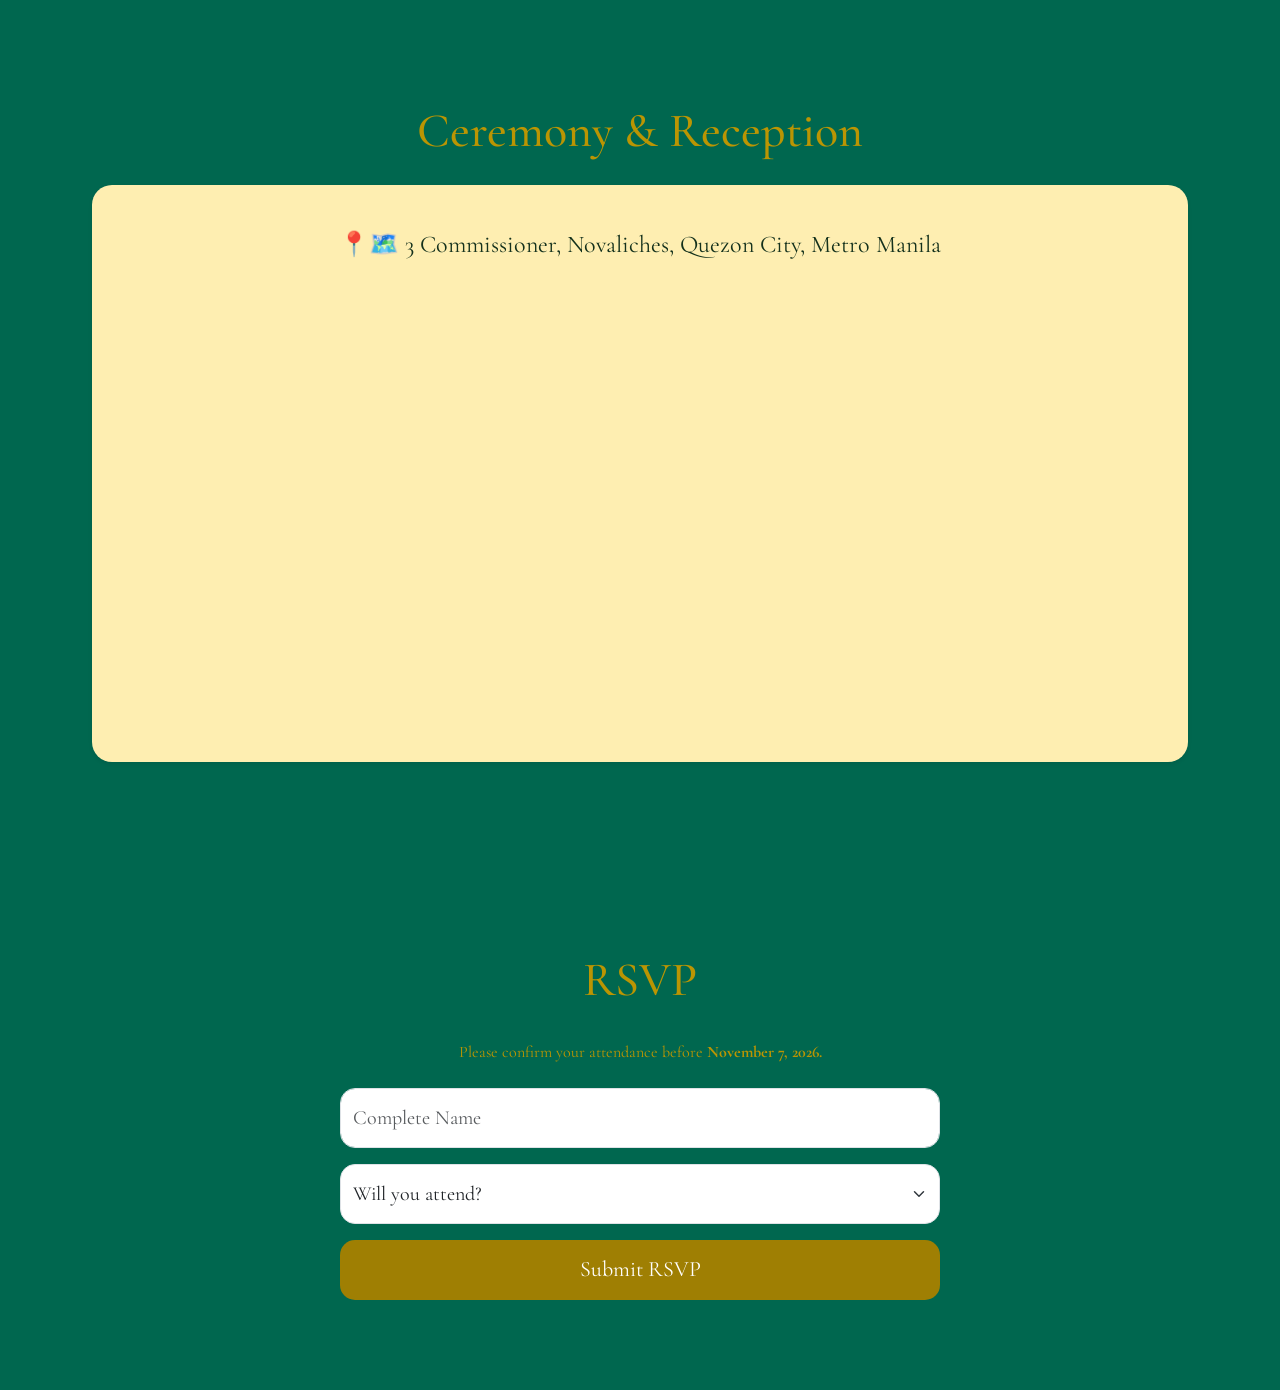
==== commit 1e4823e9: "Add files via upload" ====
--- a/RENA-MOI/MOI-RENA/index.html
+++ b/RENA-MOI/MOI-RENA/index.html
@@ -88,20 +88,20 @@
                 <img src="2.png"
                      class="img-fluid invitation mb-4"
                      alt="Invitation Front">
-                     <img src="3.PNG"
-                     class="img-fluid invitation mb-4"
-                     alt="Invitation Front">
-                      <img src="4.PNG"
-                     class="img-fluid invitation mb-4"
-                     alt="Invitation Front">
-                      <img src="5.PNG"
-                     class="img-fluid invitation mb-4"
-                     alt="Invitation Front">
-                      <img src="6.PNG"
-                     class="img-fluid invitation mb-4"
-                     alt="Invitation Front">
-
-                <img src="7.PNG?v=3"
+                     <img src="3.png"
+                     class="img-fluid invitation mb-4"
+                     alt="Invitation Front">
+                      <img src="4.png"
+                     class="img-fluid invitation mb-4"
+                     alt="Invitation Front">
+                      <img src="5.png"
+                     class="img-fluid invitation mb-4"
+                     alt="Invitation Front">
+                      <img src="6.png"
+                     class="img-fluid invitation mb-4"
+                     alt="Invitation Front">
+
+                <img src="7.png"
                      class="img-fluid invitation"
                      alt="Invitation Back">
 
